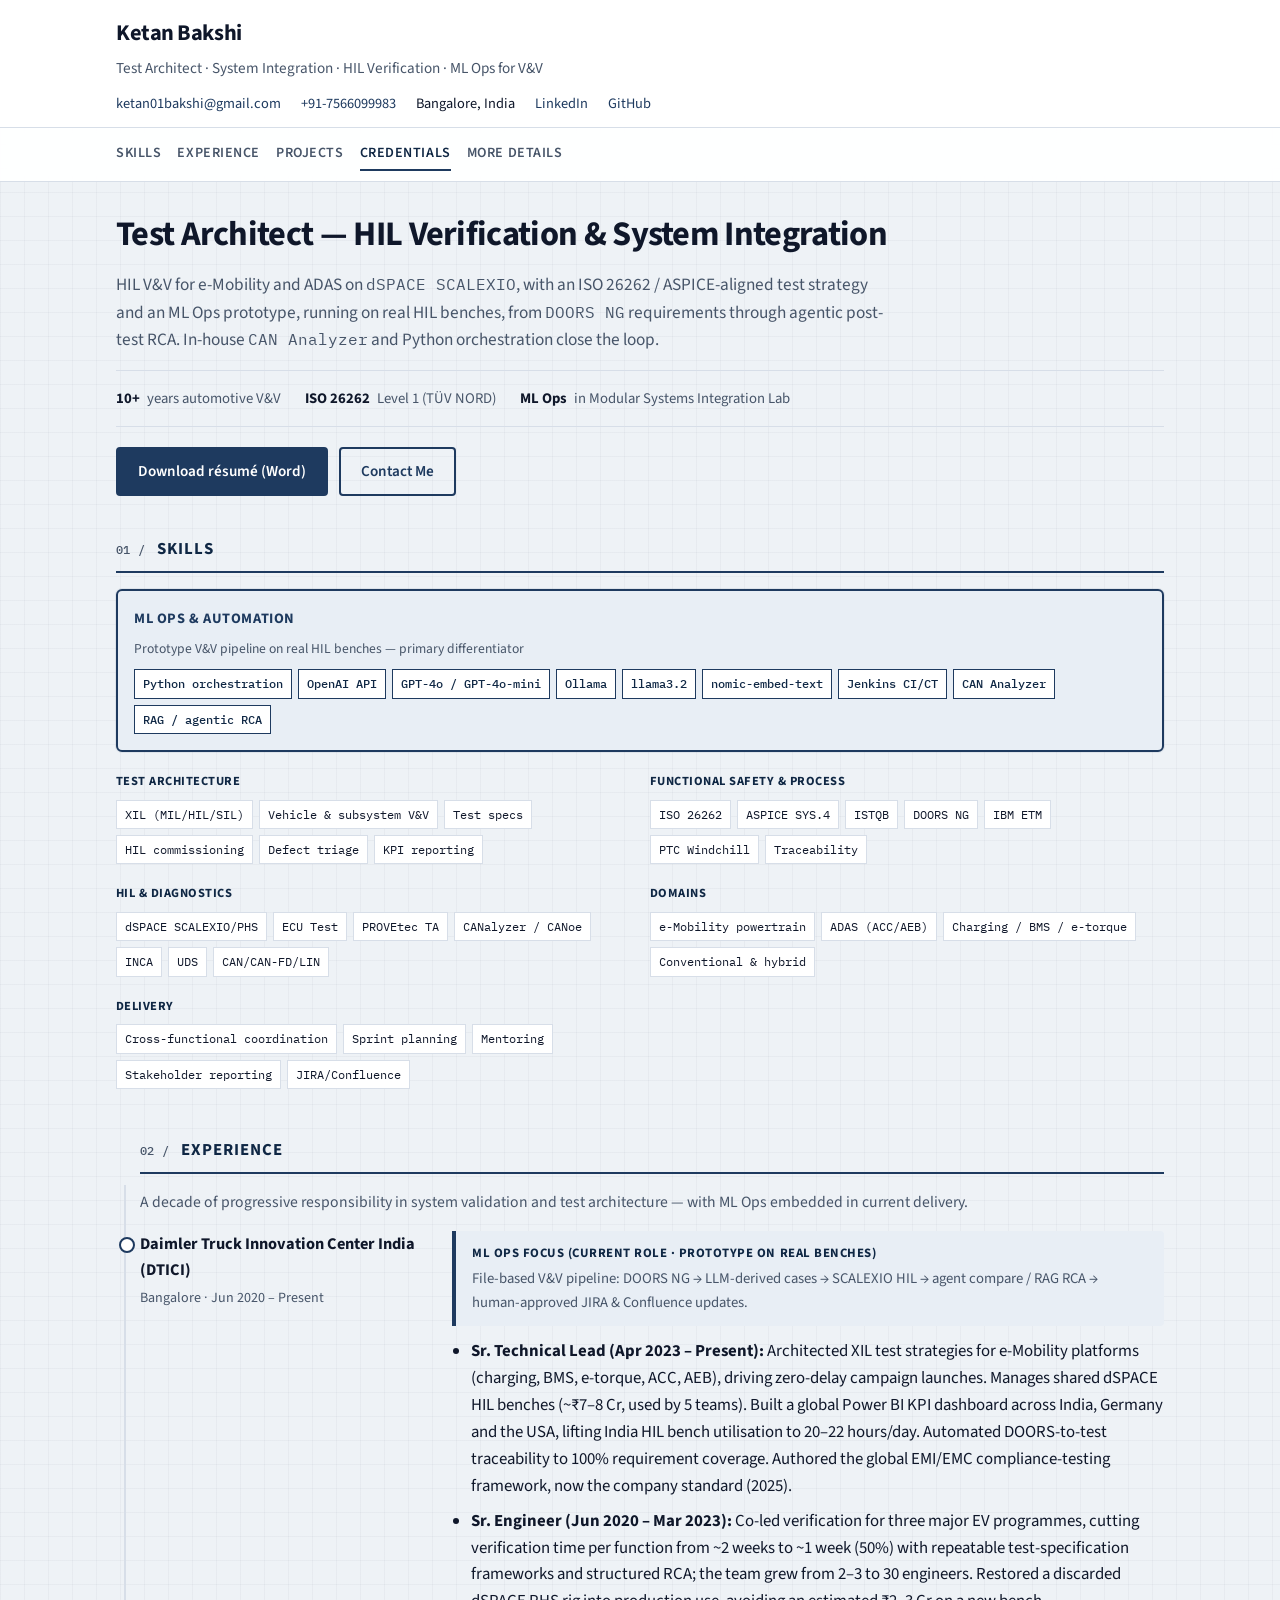
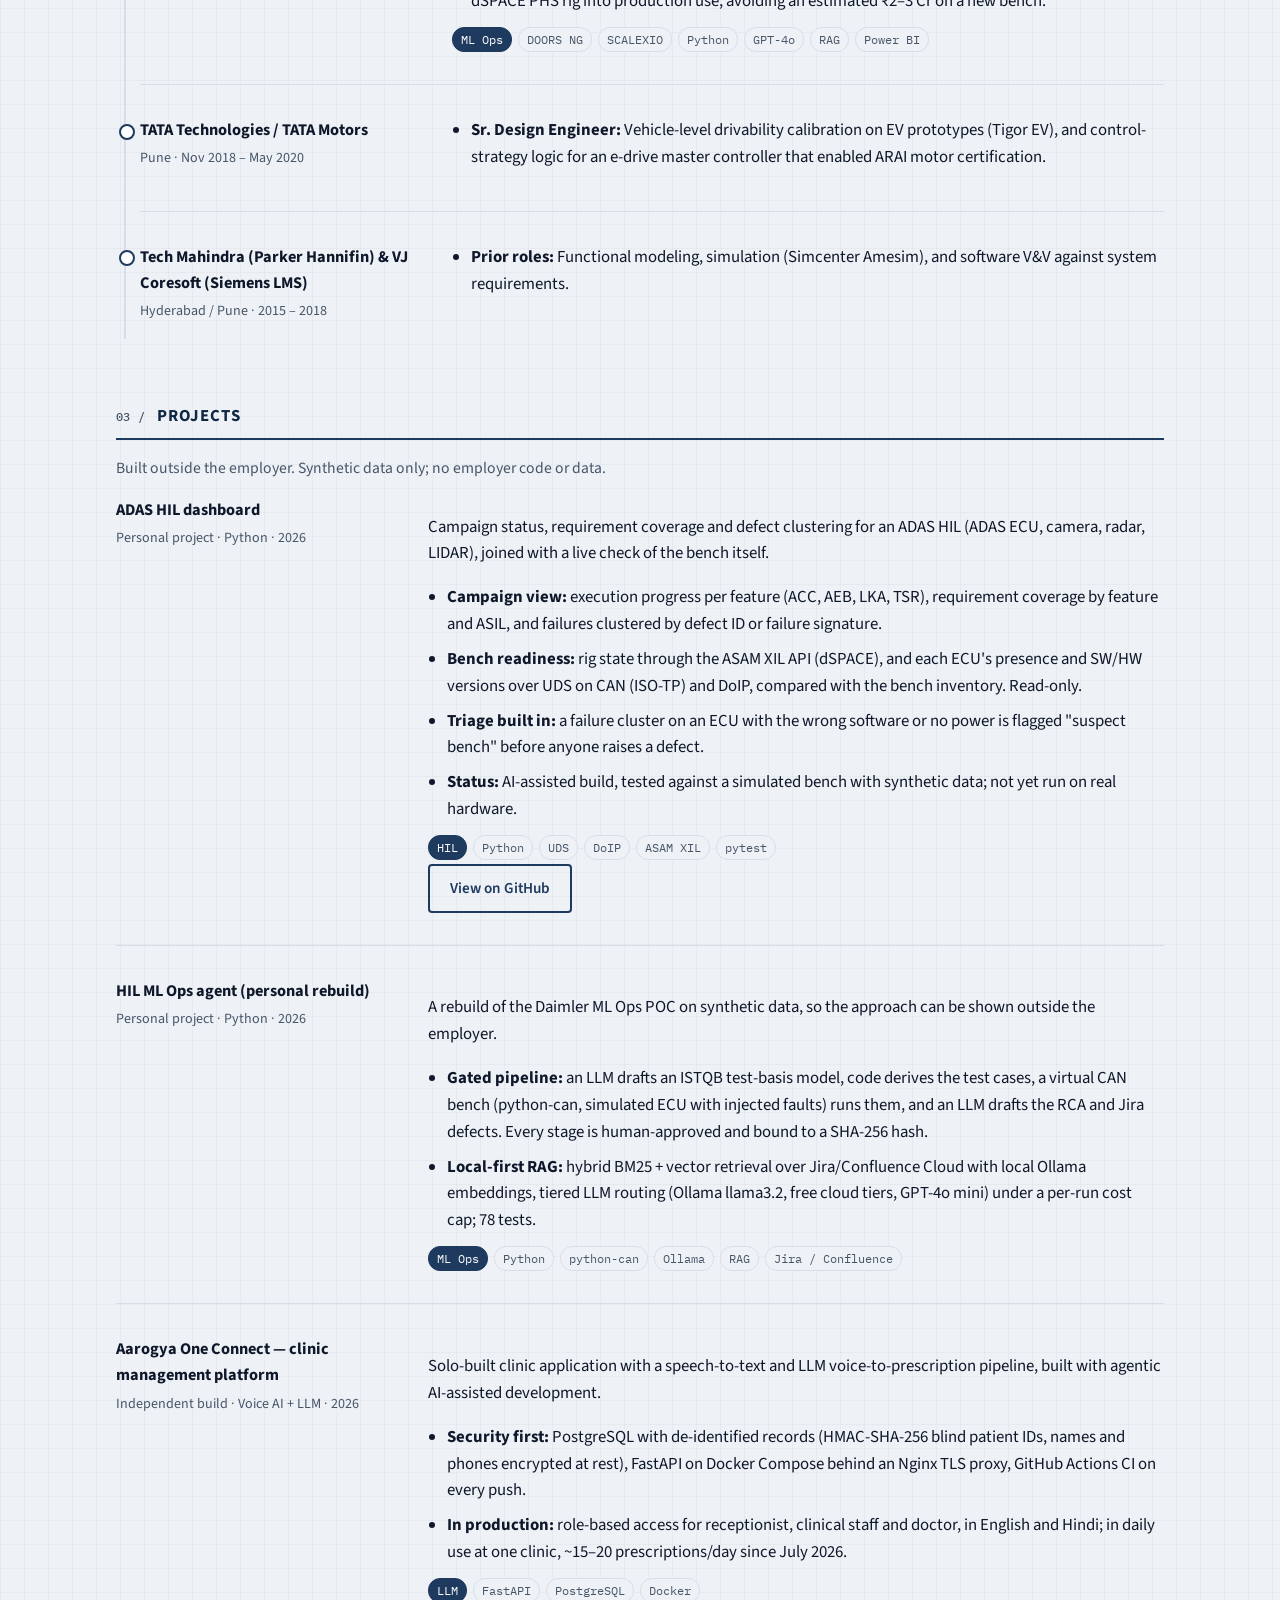
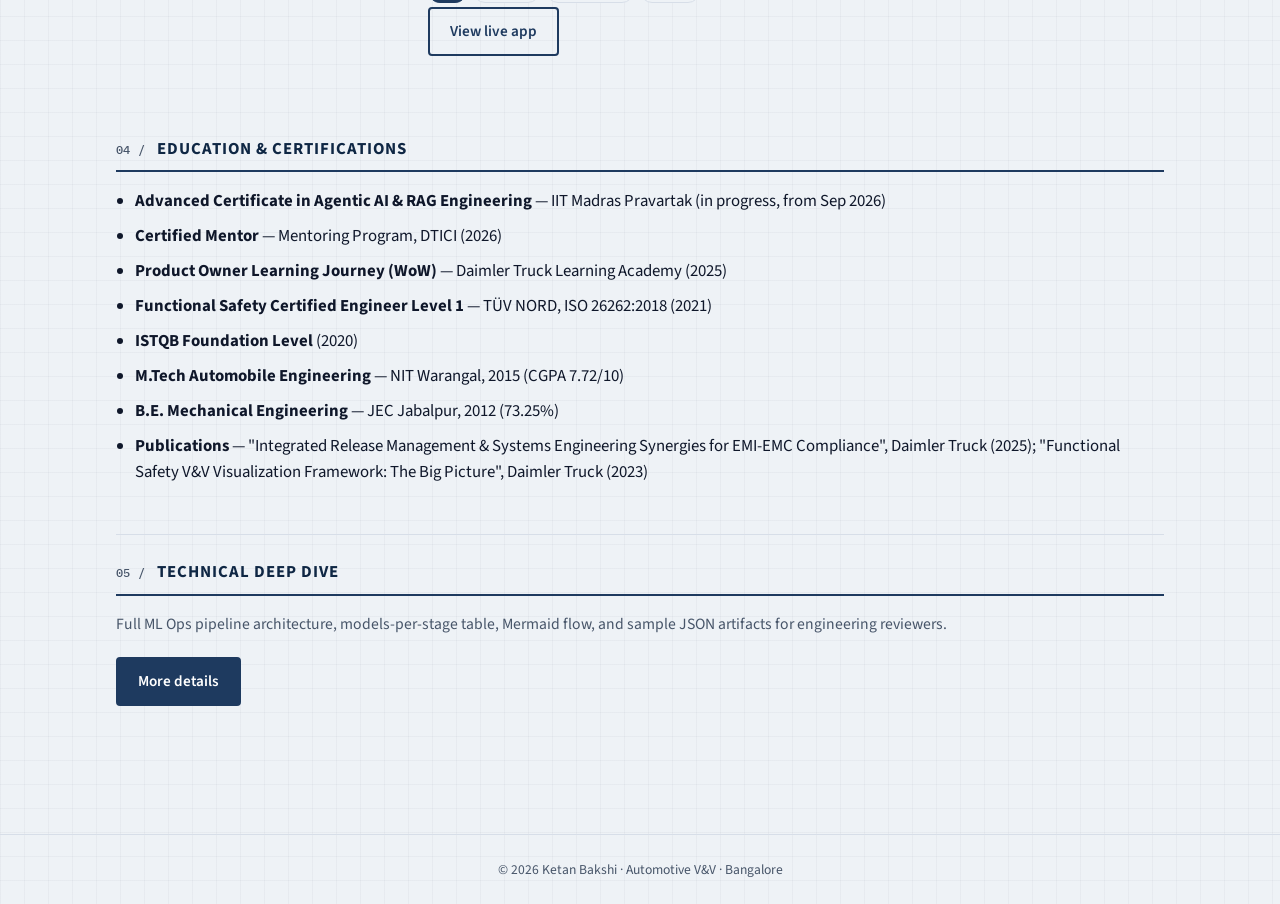
==== index.html @ 1433c226 "Publish site 2026-10-02" ====
<!DOCTYPE html>
<html lang="en">
<head>
  <meta charset="utf-8" />
  <meta name="viewport" content="width=device-width, initial-scale=1" />
  <title>Ketan Bakshi — Test Architect | HIL &amp; ML Ops for V&amp;V</title>
  <meta name="description" content="Ketan Bakshi: Automotive Test Architect — HIL verification, ISO 26262, ASPICE, and ML Ops for e-Mobility and ADAS V&amp;V." />
  <meta name="robots" content="index, follow" />
  <meta property="og:title" content="Ketan Bakshi — Test Architect | HIL &amp; ML Ops for V&amp;V" />
  <meta property="og:description" content="10+ years in automotive V&amp;V — HIL, functional safety, and an ML Ops prototype on real HIL benches for e-Mobility and ADAS." />
  <meta property="og:type" content="website" />
  <meta property="og:image" content="/favicon.svg" />
  <meta name="twitter:card" content="summary" />
  <link rel="icon" href="/favicon.svg" type="image/svg+xml" />
  <link rel="preconnect" href="https://fonts.googleapis.com" />
  <link rel="preconnect" href="https://fonts.gstatic.com" crossorigin />
  <link href="https://fonts.googleapis.com/css2?family=IBM+Plex+Mono:wght@400;500&amp;family=Source+Sans+3:wght@400;600;700&amp;display=swap" rel="stylesheet" />
  <link rel="stylesheet" href="/styles.css" />
</head>
<body class="page-home">
  <header class="site">
    <div class="wrap">
      <span class="brand">Ketan Bakshi</span>
      <p class="tagline">Test Architect · System Integration · HIL Verification · ML Ops for V&amp;V</p>
      <div class="contact-row">
        <a href="mailto:ketan01bakshi@gmail.com">ketan01bakshi@gmail.com</a>
        <a href="tel:+917566099983">+91-7566099983</a>
        <span>Bangalore, India</span>
        <a href="https://linkedin.com/in/ketan-bakshi-b9380950" rel="noopener">LinkedIn</a>
        <a href="https://github.com/ketan01bakshi-dev" rel="noopener">GitHub</a>
      </div>
    </div>
  </header>

  <nav class="page-nav" aria-label="On this page">
    <div class="wrap nav-inner">
      <a href="#skills">Skills</a>
      <a href="#experience">Experience</a>
      <a href="#projects">Projects</a>
      <a href="#credentials">Credentials</a>
      <a href="#details">More details</a>
    </div>
  </nav>

  <main class="wrap">
    <section class="hero">
      <h1>Test Architect — HIL Verification &amp; System Integration</h1>
      <p class="lede">
        HIL V&amp;V for e-Mobility and ADAS on <span class="mono">dSPACE SCALEXIO</span>, with an
        ISO 26262 / ASPICE-aligned test strategy and an ML Ops prototype, running on real HIL benches, from
        <span class="mono">DOORS NG</span> requirements through agentic post-test RCA.
        In-house <span class="mono">CAN Analyzer</span> and Python orchestration close the loop.
      </p>
      <ul class="metrics" aria-label="Highlights">
        <li><strong>10+</strong> years automotive V&amp;V</li>
        <li><strong>ISO 26262</strong> Level 1 (TÜV NORD)</li>
        <li><strong>ML Ops</strong> in Modular Systems Integration Lab</li>
      </ul>
      <a class="btn" href="/assets/resume.docx" download="Ketan_Bakshi_Resume.docx">Download résumé (Word)</a>
      <a class="btn btn-secondary" href="mailto:ketan01bakshi@gmail.com">Contact Me</a>
    </section>

    <section id="skills">
      <h2><span class="sec-num">01 /</span> <span class="sec-title">Skills</span></h2>
      <div class="skills-grid skills-grid-home">
        <div class="skill-group skill-group-featured">
          <strong>ML Ops &amp; automation</strong>
          <p class="skill-featured-note">Prototype V&amp;V pipeline on real HIL benches — primary differentiator</p>
          <ul class="skill-tags">
            <li>Python orchestration</li>
            <li>OpenAI API</li>
            <li>GPT-4o / GPT-4o-mini</li>
            <li>Ollama</li>
            <li>llama3.2</li>
            <li>nomic-embed-text</li>
            <li>Jenkins CI/CT</li>
            <li>CAN Analyzer</li>
            <li>RAG / agentic RCA</li>
          </ul>
        </div>
        <div class="skill-group">
          <strong>Test architecture</strong>
          <ul class="skill-tags">
            <li>XIL (MIL/HIL/SIL)</li>
            <li>Vehicle &amp; subsystem V&amp;V</li>
            <li>Test specs</li>
            <li>HIL commissioning</li>
            <li>Defect triage</li>
            <li>KPI reporting</li>
          </ul>
        </div>
        <div class="skill-group">
          <strong>Functional safety &amp; process</strong>
          <ul class="skill-tags">
            <li>ISO 26262</li>
            <li>ASPICE SYS.4</li>
            <li>ISTQB</li>
            <li>DOORS NG</li>
            <li>IBM ETM</li>
            <li>PTC Windchill</li>
            <li>Traceability</li>
          </ul>
        </div>
        <div class="skill-group">
          <strong>HIL &amp; diagnostics</strong>
          <ul class="skill-tags">
            <li>dSPACE SCALEXIO/PHS</li>
            <li>ECU Test</li>
            <li>PROVEtec TA</li>
            <li>CANalyzer / CANoe</li>
            <li>INCA</li>
            <li>UDS</li>
            <li>CAN/CAN-FD/LIN</li>
          </ul>
        </div>
        <div class="skill-group">
          <strong>Domains</strong>
          <ul class="skill-tags">
            <li>e-Mobility powertrain</li>
            <li>ADAS (ACC/AEB)</li>
            <li>Charging / BMS / e-torque</li>
            <li>Conventional &amp; hybrid</li>
          </ul>
        </div>
        <div class="skill-group">
          <strong>Delivery</strong>
          <ul class="skill-tags">
            <li>Cross-functional coordination</li>
            <li>Sprint planning</li>
            <li>Mentoring</li>
            <li>Stakeholder reporting</li>
            <li>JIRA/Confluence</li>
          </ul>
        </div>
      </div>
    </section>

    <section id="experience">
      <h2><span class="sec-num">02 /</span> <span class="sec-title">Experience</span></h2>
      <p class="section-lead">A decade of progressive responsibility in system validation and test architecture — with ML Ops embedded in current delivery.</p>

      <article class="timeline-item">
        <div class="timeline-head">
          <h3>Daimler Truck Innovation Center India (DTICI)</h3>
          <p class="timeline-meta">Bangalore · Jun 2020 – Present</p>
        </div>
        <div class="timeline-body">
          <div class="mlops-callout">
            <strong>ML Ops focus (current role · prototype on real benches)</strong>
            File-based V&amp;V pipeline: DOORS NG → LLM-derived cases → SCALEXIO HIL → agent compare / RAG RCA → human-approved JIRA &amp; Confluence updates.
          </div>
          <ul class="compact">
            <li><strong>Sr. Technical Lead (Apr 2023 – Present):</strong> Architected XIL test strategies for e-Mobility platforms (charging, BMS, e-torque, ACC, AEB), driving zero-delay campaign launches. Manages shared dSPACE HIL benches (~₹7–8 Cr, used by 5 teams). Built a global Power BI KPI dashboard across India, Germany and the USA, lifting India HIL bench utilisation to 20–22 hours/day. Automated DOORS-to-test traceability to 100% requirement coverage. Authored the global EMI/EMC compliance-testing framework, now the company standard (2025).</li>
            <li><strong>Sr. Engineer (Jun 2020 – Mar 2023):</strong> Co-led verification for three major EV programmes, cutting verification time per function from ~2 weeks to ~1 week (50%) with repeatable test-specification frameworks and structured RCA; the team grew from 2–3 to 30 engineers. Restored a discarded dSPACE PHS rig into production use, avoiding an estimated ₹2–3 Cr on a new bench.</li>
          </ul>
          <div class="exp-badges">
            <span class="badge badge-accent">ML Ops</span>
            <span class="badge">DOORS NG</span>
            <span class="badge">SCALEXIO</span>
            <span class="badge">Python</span>
            <span class="badge">GPT-4o</span>
            <span class="badge">RAG</span>
            <span class="badge">Power BI</span>
          </div>
        </div>
      </article>

      <article class="timeline-item">
        <div class="timeline-head">
          <h3>TATA Technologies / TATA Motors</h3>
          <p class="timeline-meta">Pune · Nov 2018 – May 2020</p>
        </div>
        <div class="timeline-body">
          <ul class="compact">
            <li><strong>Sr. Design Engineer:</strong> Vehicle-level drivability calibration on EV prototypes (Tigor EV), and control-strategy logic for an e-drive master controller that enabled ARAI motor certification.</li>
          </ul>
        </div>
      </article>

      <article class="timeline-item">
        <div class="timeline-head">
          <h3>Tech Mahindra (Parker Hannifin) &amp; VJ Coresoft (Siemens LMS)</h3>
          <p class="timeline-meta">Hyderabad / Pune · 2015 – 2018</p>
        </div>
        <div class="timeline-body">
          <ul class="compact">
            <li><strong>Prior roles:</strong> Functional modeling, simulation (Simcenter Amesim), and software V&amp;V against system requirements.</li>
          </ul>
        </div>
      </article>
    </section>

    <section id="projects">
      <h2><span class="sec-num">03 /</span> <span class="sec-title">Projects</span></h2>
      <p class="section-lead">Built outside the employer. Synthetic data only; no employer code or data.</p>

      <article class="timeline-item">
        <div class="timeline-head">
          <h3>ADAS HIL dashboard</h3>
          <p class="timeline-meta">Personal project · Python · 2026</p>
        </div>
        <div class="timeline-body">
          <p>Campaign status, requirement coverage and defect clustering for an ADAS HIL (ADAS ECU, camera, radar, LIDAR), joined with a live check of the bench itself.</p>
          <ul class="compact">
            <li><strong>Campaign view:</strong> execution progress per feature (ACC, AEB, LKA, TSR), requirement coverage by feature and ASIL, and failures clustered by defect ID or failure signature.</li>
            <li><strong>Bench readiness:</strong> rig state through the ASAM XIL API (dSPACE), and each ECU's presence and SW/HW versions over UDS on CAN (ISO-TP) and DoIP, compared with the bench inventory. Read-only.</li>
            <li><strong>Triage built in:</strong> a failure cluster on an ECU with the wrong software or no power is flagged "suspect bench" before anyone raises a defect.</li>
            <li><strong>Status:</strong> AI-assisted build, tested against a simulated bench with synthetic data; not yet run on real hardware.</li>
          </ul>
          <div class="exp-badges">
            <span class="badge badge-accent">HIL</span>
            <span class="badge">Python</span>
            <span class="badge">UDS</span>
            <span class="badge">DoIP</span>
            <span class="badge">ASAM XIL</span>
            <span class="badge">pytest</span>
          </div>
          <a class="btn btn-secondary" href="https://github.com/ketan01bakshi-dev/adas-hil-status" rel="noopener">View on GitHub</a>
        </div>
      </article>

      <article class="timeline-item">
        <div class="timeline-head">
          <h3>HIL ML Ops agent (personal rebuild)</h3>
          <p class="timeline-meta">Personal project · Python · 2026</p>
        </div>
        <div class="timeline-body">
          <p>A rebuild of the Daimler ML Ops POC on synthetic data, so the approach can be shown outside the employer.</p>
          <ul class="compact">
            <li><strong>Gated pipeline:</strong> an LLM drafts an ISTQB test-basis model, code derives the test cases, a virtual CAN bench (python-can, simulated ECU with injected faults) runs them, and an LLM drafts the RCA and Jira defects. Every stage is human-approved and bound to a SHA-256 hash.</li>
            <li><strong>Local-first RAG:</strong> hybrid BM25 + vector retrieval over Jira/Confluence Cloud with local Ollama embeddings, tiered LLM routing (Ollama llama3.2, free cloud tiers, GPT-4o mini) under a per-run cost cap; 78 tests.</li>
          </ul>
          <div class="exp-badges">
            <span class="badge badge-accent">ML Ops</span>
            <span class="badge">Python</span>
            <span class="badge">python-can</span>
            <span class="badge">Ollama</span>
            <span class="badge">RAG</span>
            <span class="badge">Jira / Confluence</span>
          </div>
        </div>
      </article>

      <article class="timeline-item">
        <div class="timeline-head">
          <h3>Aarogya One Connect — clinic management platform</h3>
          <p class="timeline-meta">Independent build · Voice AI + LLM · 2026</p>
        </div>
        <div class="timeline-body">
          <p>Solo-built clinic application with a speech-to-text and LLM voice-to-prescription pipeline, built with agentic AI-assisted development.</p>
          <ul class="compact">
            <li><strong>Security first:</strong> PostgreSQL with de-identified records (HMAC-SHA-256 blind patient IDs, names and phones encrypted at rest), FastAPI on Docker Compose behind an Nginx TLS proxy, GitHub Actions CI on every push.</li>
            <li><strong>In production:</strong> role-based access for receptionist, clinical staff and doctor, in English and Hindi; in daily use at one clinic, ~15–20 prescriptions/day since July 2026.</li>
          </ul>
          <div class="exp-badges">
            <span class="badge badge-accent">LLM</span>
            <span class="badge">FastAPI</span>
            <span class="badge">PostgreSQL</span>
            <span class="badge">Docker</span>
          </div>
          <a class="btn btn-secondary" href="https://app.aarogyaoneconnect.in/today" rel="noopener">View live app</a>
        </div>
      </article>
    </section>

    <section id="credentials">
      <h2><span class="sec-num">04 /</span> <span class="sec-title">Education &amp; certifications</span></h2>
      <ul class="compact">
        <li><strong>Advanced Certificate in Agentic AI &amp; RAG Engineering</strong> — IIT Madras Pravartak (in progress, from Sep 2026)</li>
        <li><strong>Certified Mentor</strong> — Mentoring Program, DTICI (2026)</li>
        <li><strong>Product Owner Learning Journey (WoW)</strong> — Daimler Truck Learning Academy (2025)</li>
        <li><strong>Functional Safety Certified Engineer Level 1</strong> — TÜV NORD, ISO 26262:2018 (2021)</li>
        <li><strong>ISTQB Foundation Level</strong> (2020)</li>
        <li><strong>M.Tech Automobile Engineering</strong> — NIT Warangal, 2015 (CGPA 7.72/10)</li>
        <li><strong>B.E. Mechanical Engineering</strong> — JEC Jabalpur, 2012 (73.25%)</li>
        <li><strong>Publications</strong> — "Integrated Release Management &amp; Systems Engineering Synergies for EMI-EMC Compliance", Daimler Truck (2025); "Functional Safety V&amp;V Visualization Framework: The Big Picture", Daimler Truck (2023)</li>
      </ul>
    </section>

    <section id="details" class="details-cta">
      <h2><span class="sec-num">05 /</span> <span class="sec-title">Technical deep dive</span></h2>
      <p class="section-lead">
        Full ML Ops pipeline architecture, models-per-stage table, Mermaid flow, and sample JSON artifacts for engineering reviewers.
      </p>
      <a class="btn" href="/r/-h8_z421AC2EEK_5BT3A7YVWMB1RU61z/">More details</a>
    </section>
  </main>

  <footer class="site">
    <div class="wrap">&copy; 2026 Ketan Bakshi · Automotive V&amp;V · Bangalore</div>
  </footer>
  <script src="/site.js" defer></script>
</body>
</html>
---- styles.css ----
:root {
  --ink: #0f172a;
  --muted: #475569;
  --accent: #1e3a5f;
  --accent-dark: #0f2744;
  --paper: #eef2f6;
  --card: #ffffff;
  --line: #d7dee8;
  --highlight: #e8eef5;
  --max: 68rem;
  --space: 8px;
  --mono: "IBM Plex Mono", ui-monospace, "Cascadia Code", Consolas, monospace;
  --sans: "Source Sans 3", "Segoe UI", system-ui, sans-serif;
  --rt-api: #1d4ed8;
  --rt-ollama: #0f766e;
  --rt-rule: #64748b;
  --rt-hil: #b45309;
}

* {
  box-sizing: border-box;
}

html {
  scroll-behavior: smooth;
}

body {
  margin: 0;
  color: var(--ink);
  background-color: var(--paper);
  background-image:
    linear-gradient(rgba(15, 39, 68, 0.035) 1px, transparent 1px),
    linear-gradient(90deg, rgba(15, 39, 68, 0.035) 1px, transparent 1px);
  background-size: 24px 24px;
  font-family: var(--sans);
  line-height: 1.6;
  font-size: 1.05rem;
}

a {
  color: var(--accent);
}

a:hover {
  color: var(--accent-dark);
}

:focus-visible {
  outline: 2px solid var(--accent);
  outline-offset: 3px;
}

.mono,
code {
  font-family: var(--mono);
  font-size: 0.9em;
}

.wrap {
  max-width: var(--max);
  margin: 0 auto;
  padding: 0 calc(var(--space) * 2.5) calc(var(--space) * 6);
}

header.site {
  border-bottom: 1px solid var(--line);
  background: var(--card);
  padding: calc(var(--space) * 2) 0 calc(var(--space) * 1.5);
}

header.site .wrap {
  padding-bottom: 0;
  margin-bottom: 0;
}

.brand {
  font-size: 1.4rem;
  font-weight: 700;
  color: var(--ink);
  letter-spacing: -0.02em;
}

.tagline {
  color: var(--muted);
  margin: calc(var(--space) * 0.5) 0 0;
  font-size: 0.95rem;
}

.contact-row {
  display: flex;
  flex-wrap: wrap;
  gap: calc(var(--space) * 1.5) calc(var(--space) * 2.5);
  margin-top: calc(var(--space) * 1.5);
  font-size: 0.9rem;
}

.contact-row a {
  text-decoration: none;
}

.page-nav {
  position: sticky;
  top: 0;
  z-index: 20;
  background: rgba(255, 255, 255, 0.94);
  border-bottom: 1px solid var(--line);
  backdrop-filter: blur(8px);
}

.nav-inner {
  display: flex;
  gap: calc(var(--space) * 0.5) calc(var(--space) * 2);
  overflow-x: auto;
  padding: calc(var(--space) * 1.25) calc(var(--space) * 2.5);
  margin: 0 auto;
  white-space: nowrap;
  -webkit-overflow-scrolling: touch;
}

.page-nav a {
  text-decoration: none;
  font-size: 0.88rem;
  font-weight: 600;
  color: var(--muted);
  text-transform: uppercase;
  letter-spacing: 0.04em;
  padding: calc(var(--space) * 0.5) 0;
  border-bottom: 2px solid transparent;
}

.page-nav a:hover {
  color: var(--accent);
}

.page-nav a.is-active {
  color: var(--accent-dark);
  border-bottom-color: var(--accent);
}

.hero {
  margin: calc(var(--space) * 4) 0 calc(var(--space) * 5);
}

.hero h1 {
  font-size: clamp(1.55rem, 3.5vw, 2.15rem);
  line-height: 1.2;
  margin: 0 0 calc(var(--space) * 2);
  letter-spacing: -0.02em;
}

.hero .lede {
  font-size: 1.08rem;
  color: var(--muted);
  margin: 0 0 calc(var(--space) * 2);
  max-width: 48rem;
}

.metrics {
  list-style: none;
  display: flex;
  flex-wrap: wrap;
  gap: calc(var(--space) * 1.25) calc(var(--space) * 3);
  margin: 0 0 calc(var(--space) * 2);
  border-top: 1px solid var(--line);
  border-bottom: 1px solid var(--line);
  padding: calc(var(--space) * 2) 0;
}

.metrics li {
  font-size: 0.92rem;
  color: var(--muted);
}

.metrics strong {
  color: var(--ink);
  font-weight: 700;
  margin-right: 0.25rem;
}

section {
  margin-bottom: calc(var(--space) * 6);
  scroll-margin-top: calc(var(--space) * 8);
}

section h2 {
  font-size: 1.05rem;
  letter-spacing: 0.04em;
  color: var(--accent-dark);
  border-bottom: 2px solid var(--accent);
  padding-bottom: calc(var(--space) * 1);
  margin: 0 0 calc(var(--space) * 2);
  display: flex;
  align-items: baseline;
  gap: calc(var(--space) * 1.5);
}

.sec-num {
  font-family: var(--mono);
  font-size: 0.78rem;
  font-weight: 500;
  color: var(--muted);
  text-transform: none;
  letter-spacing: 0.02em;
  flex-shrink: 0;
}

.sec-title {
  text-transform: uppercase;
  letter-spacing: 0.06em;
}

section h3 {
  font-size: 1.05rem;
  margin: calc(var(--space) * 3) 0 calc(var(--space) * 1.5);
  color: var(--ink);
}

.section-lead {
  color: var(--muted);
  margin: 0 0 calc(var(--space) * 2);
  font-size: 0.98rem;
}

#pipeline {
  position: relative;
  padding-left: calc(var(--space) * 2);
  border-left: 4px solid var(--accent);
}

.pipeline-strip {
  list-style: none;
  display: grid;
  grid-template-columns: 1fr;
  gap: calc(var(--space) * 1.25);
  margin: 0 0 calc(var(--space) * 2);
  padding: 0;
}

@media (min-width: 720px) {
  .pipeline-strip {
    grid-template-columns: repeat(5, minmax(0, 1fr));
    gap: 0;
    align-items: stretch;
  }

  .pipeline-strip li {
    position: relative;
  }

  .pipeline-strip li:not(:last-child)::after {
    content: "";
    position: absolute;
    top: 50%;
    right: -1px;
    width: 12px;
    height: 12px;
    border-top: 2px solid var(--accent);
    border-right: 2px solid var(--accent);
    transform: translateY(-50%) rotate(45deg);
    z-index: 1;
    background: transparent;
  }

  .pipeline-strip li:not(:last-child) {
    margin-right: 10px;
    padding-right: 14px;
  }
}

.pipeline-strip button.stage-btn {
  width: 100%;
  height: 100%;
  text-align: left;
  background: var(--card);
  border: 1px solid var(--line);
  border-top: 3px solid var(--accent);
  padding: calc(var(--space) * 2) calc(var(--space) * 1.5);
  display: flex;
  flex-direction: column;
  gap: calc(var(--space) * 0.5);
  cursor: pointer;
  font: inherit;
  color: inherit;
  min-height: 100%;
}

.pipeline-strip button.stage-btn:hover {
  border-color: var(--accent);
  background: var(--highlight);
}

.pipeline-strip button.stage-btn.is-active {
  background: var(--highlight);
  border-color: var(--accent);
  box-shadow: inset 0 0 0 1px var(--accent);
}

.pipeline-strip button.stage-btn.is-active .step-label {
  color: var(--accent-dark);
}

.step-num {
  font-family: var(--mono);
  font-size: 0.75rem;
  color: var(--accent);
  font-weight: 500;
}

.step-label {
  font-weight: 700;
  font-size: 0.95rem;
}

.step-desc {
  font-size: 0.82rem;
  color: var(--muted);
}

.ops-chips {
  list-style: none;
  display: flex;
  flex-wrap: wrap;
  gap: var(--space);
  margin: 0 0 calc(var(--space) * 3);
  padding: 0;
}

.ops-chips li {
  font-family: var(--mono);
  font-size: 0.75rem;
  background: var(--highlight);
  border: 1px solid var(--line);
  padding: calc(var(--space) * 0.75) calc(var(--space) * 1.25);
  color: var(--accent-dark);
}

.runtime-legend {
  list-style: none;
  display: flex;
  flex-wrap: wrap;
  gap: calc(var(--space) * 1.5) calc(var(--space) * 2.5);
  margin: 0 0 calc(var(--space) * 2);
  padding: calc(var(--space) * 1.5) 0;
  font-family: var(--mono);
  font-size: 0.78rem;
  color: var(--muted);
}

.runtime-legend li {
  display: inline-flex;
  align-items: center;
  gap: calc(var(--space) * 0.75);
}

.dot {
  width: 8px;
  height: 8px;
  border-radius: 50%;
  flex-shrink: 0;
}

.dot-api { background: var(--rt-api); }
.dot-ollama { background: var(--rt-ollama); }
.dot-rule { background: var(--rt-rule); }
.dot-hil { background: var(--rt-hil); }

.table-filter-hint {
  font-size: 0.85rem;
  color: var(--muted);
  margin: 0 0 var(--space);
  min-height: 1.3em;
}

.table-filter-hint:empty {
  display: none;
}

.table-wrap {
  overflow: auto;
  max-height: min(70vh, 36rem);
  margin: 0 0 calc(var(--space) * 2);
  border: 1px solid var(--line);
  background: var(--card);
}

table.data {
  width: 100%;
  border-collapse: collapse;
  font-size: 0.82rem;
  margin: 0;
}

@media (min-width: 720px) {
  table.data {
    font-size: 0.95rem;
  }

  table.data td.mono {
    font-size: 0.88rem;
  }
}

table.data th,
table.data td {
  border-bottom: 1px solid var(--line);
  padding: calc(var(--space) * 1.25) calc(var(--space) * 1.5);
  text-align: left;
  vertical-align: top;
}

table.data th {
  position: sticky;
  top: 0;
  z-index: 2;
  background: var(--highlight);
  font-weight: 600;
  font-size: 0.78rem;
  text-transform: uppercase;
  letter-spacing: 0.03em;
  box-shadow: 0 1px 0 var(--line);
}

table.data tr:last-child td {
  border-bottom: none;
}

table.data tr.is-dimmed {
  opacity: 0.28;
}

table.data tr.is-focus td {
  background: rgba(30, 58, 95, 0.06);
}

table.data td.mono {
  font-size: 0.78rem;
}

.rt-cell {
  display: inline-flex;
  align-items: center;
  gap: calc(var(--space) * 0.75);
}

.flow-details {
  margin: 0 0 calc(var(--space) * 3);
  border: 1px solid var(--line);
  background: var(--card);
  padding: 0 calc(var(--space) * 2);
}

.flow-details summary {
  cursor: pointer;
  font-weight: 600;
  padding: calc(var(--space) * 2) 0;
  color: var(--accent-dark);
  list-style-position: outside;
}

.flow-details[open] summary {
  border-bottom: 1px solid var(--line);
  margin-bottom: calc(var(--space) * 1.5);
}

.pipeline-steps {
  background: var(--card);
  color: var(--ink);
  border: 1px solid var(--line);
  border-left: 3px solid var(--accent);
  border-radius: 0;
  padding: calc(var(--space) * 2) calc(var(--space) * 2.5);
  font-size: 0.92rem;
  font-family: var(--mono);
}

.pipeline-steps ol {
  margin: 0;
  padding-left: 1.2rem;
}

.pipeline-steps li {
  margin-bottom: calc(var(--space) * 1);
}

.pipeline-steps code {
  color: var(--accent);
  font-size: 0.9em;
  background: var(--highlight);
  padding: 0.1em 0.35em;
}

.comp-list {
  display: grid;
  gap: 0;
}

.comp-block {
  padding: calc(var(--space) * 2.5) 0;
  border-bottom: 1px solid var(--line);
}

.comp-block:first-child {
  border-top: 1px solid var(--line);
}

.comp-block h3 {
  margin: 0 0 calc(var(--space) * 1);
  font-size: 1rem;
  color: var(--accent-dark);
}

.comp-block ul {
  margin: 0;
  padding-left: 1.15rem;
  color: var(--muted);
  font-size: 0.95rem;
}

.comp-block li {
  margin-bottom: calc(var(--space) * 0.75);
}

ul.compact,
ol.compact {
  margin: calc(var(--space) * 1) 0;
  padding-left: 1.2rem;
}

ul.compact li,
ol.compact li {
  margin-bottom: calc(var(--space) * 1);
}

.mermaid-wrap {
  margin: calc(var(--space) * 2) 0 calc(var(--space) * 3);
  overflow-x: auto;
  padding: calc(var(--space) * 2) 0;
  display: flex;
  justify-content: center;
}

.code-snippet-wrap {
  margin: calc(var(--space) * 2.5) 0;
  border: 1px solid var(--line);
  border-radius: 6px;
  background: var(--card);
  overflow: hidden;
}

.code-snippet-wrap summary {
  padding: calc(var(--space) * 1.5) calc(var(--space) * 2);
  cursor: pointer;
  font-weight: 600;
  color: var(--accent-dark);
  background: var(--highlight);
  user-select: none;
  font-size: 0.95rem;
}

.code-block-container {
  border-top: 1px solid var(--line);
}

.code-snippet-wrap pre {
  margin: 0;
  padding: calc(var(--space) * 2);
  background: #0f172a; /* Force dark bg for code */
  color: #e2e8f0;
  font-family: var(--mono);
  font-size: 0.85rem;
  overflow-x: auto;
}

.code-note {
  margin: 0;
  padding: calc(var(--space) * 1) calc(var(--space) * 2);
  font-size: 0.82rem;
  color: var(--muted);
  font-style: italic;
  background: var(--card);
  border-top: 1px solid var(--line);
}

#experience {
  position: relative;
  padding-left: calc(var(--space) * 3);
}

/* Projects reuse the timeline card layout, without the timeline line and dot */
#projects .timeline-item::before {
  display: none;
}

#experience::before {
  content: "";
  position: absolute;
  left: calc(var(--space) * 1);
  top: calc(var(--space) * 6); /* Push down past the h2 */
  bottom: calc(var(--space) * 2);
  width: 2px;
  background: var(--line);
}

.timeline-item {
  display: grid;
  gap: calc(var(--space) * 1);
  margin-bottom: calc(var(--space) * 4);
  padding-bottom: calc(var(--space) * 4);
  border-bottom: 1px solid var(--line);
  position: relative;
}

.timeline-item::before {
  content: "";
  position: absolute;
  left: calc(var(--space) * -2 - 5px); /* Align with the 2px line (which is at left: 1space from container edge). Timeline-item is padded by container. */
  top: 0.4rem;
  width: 12px;
  height: 12px;
  border-radius: 50%;
  background: var(--card);
  border: 2px solid var(--accent);
  z-index: 2;
}

.timeline-item:last-child {
  border-bottom: none;
}

@media (min-width: 800px) {
  .timeline-item {
    grid-template-columns: minmax(14rem, 18rem) 1fr;
    gap: calc(var(--space) * 3);
    align-items: start;
  }

  .timeline-head {
    position: sticky;
    top: calc(var(--space) * 8);
  }
}

.timeline-item h3 {
  margin: 0 0 calc(var(--space) * 0.5);
  font-size: 1.02rem;
}

.timeline-meta {
  color: var(--muted);
  font-size: 0.88rem;
  margin: 0;
}

.timeline-body ul {
  margin-top: 0;
}

.exp-badges {
  display: flex;
  flex-wrap: wrap;
  gap: calc(var(--space) * 0.75);
  margin-top: calc(var(--space) * 1.5);
}

.exp-badges .badge {
  font-family: var(--mono);
  font-size: 0.75rem;
  background: var(--paper);
  color: var(--muted);
  padding: calc(var(--space) * 0.25) calc(var(--space) * 1);
  border-radius: 12px;
  border: 1px solid var(--line);
}

.skills-grid {
  display: grid;
  gap: calc(var(--space) * 2.5);
}

@media (min-width: 640px) {
  .skills-grid {
    grid-template-columns: 1fr 1fr;
  }
}

.skill-group strong {
  display: block;
  font-size: 0.78rem;
  text-transform: uppercase;
  letter-spacing: 0.04em;
  color: var(--accent-dark);
  margin-bottom: calc(var(--space) * 1);
}

.skill-tags {
  list-style: none;
  display: flex;
  flex-wrap: wrap;
  gap: calc(var(--space) * 0.75);
  margin: 0;
  padding: 0;
}

.skill-tags li {
  font-family: var(--mono);
  font-size: 0.75rem;
  color: var(--ink);
  background: var(--card);
  border: 1px solid var(--line);
  padding: calc(var(--space) * 0.5) calc(var(--space) * 1);
}

.skill-group-featured {
  grid-column: 1 / -1;
  background: var(--highlight);
  border: 2px solid var(--accent);
  border-radius: 6px;
  padding: calc(var(--space) * 2);
  box-shadow: 0 0 0 1px rgba(30, 58, 95, 0.08);
}

.skill-group-featured strong {
  color: var(--accent);
  font-size: 0.9rem;
}

.skill-featured-note {
  margin: 0 0 calc(var(--space) * 1.25);
  font-size: 0.85rem;
  color: var(--muted);
}

.skill-group-featured .skill-tags li {
  background: var(--card);
  border-color: var(--accent);
  color: var(--accent-dark);
  font-weight: 500;
}

.mlops-callout {
  background: var(--highlight);
  border-left: 4px solid var(--accent);
  padding: calc(var(--space) * 1.5) calc(var(--space) * 2);
  margin: 0 0 calc(var(--space) * 1.5);
  font-size: 0.92rem;
  color: var(--muted);
  border-radius: 0 4px 4px 0;
}

.mlops-callout strong {
  display: block;
  color: var(--accent-dark);
  font-size: 0.8rem;
  text-transform: uppercase;
  letter-spacing: 0.04em;
  margin-bottom: calc(var(--space) * 0.5);
}

.exp-badges .badge-accent {
  background: var(--accent);
  color: #fff;
  border-color: var(--accent);
}

.hero-compact {
  margin-bottom: calc(var(--space) * 4);
}

.hero-compact .lede {
  max-width: 40rem;
}

.details-cta {
  text-align: left;
  padding: calc(var(--space) * 3) 0 calc(var(--space) * 2);
  border-top: 1px solid var(--line);
}

.page-home .btn + .btn {
  margin-left: calc(var(--space) * 1);
}

.footnote {
  font-size: 0.88rem;
  color: var(--muted);
  border-left: 3px solid var(--accent);
  padding-left: calc(var(--space) * 2);
  margin-top: calc(var(--space) * 3);
}

.btn {
  display: inline-block;
  background: var(--accent);
  color: #fff !important;
  text-decoration: none;
  padding: calc(var(--space) * 1.25) calc(var(--space) * 2.5);
  border-radius: 4px;
  font-weight: 600;
  font-size: 0.95rem;
  margin-top: calc(var(--space) * 0.5);
  border: 2px solid var(--accent);
}

.btn:hover {
  background: var(--accent-dark);
  border-color: var(--accent-dark);
}

.btn-secondary {
  background: transparent;
  color: var(--accent) !important;
}

.btn-secondary:hover {
  background: var(--highlight);
  color: var(--accent-dark) !important;
  border-color: var(--accent-dark);
}

footer.site {
  border-top: 1px solid var(--line);
  padding: calc(var(--space) * 3) 0;
  margin-top: calc(var(--space) * 2);
  font-size: 0.85rem;
  color: var(--muted);
  text-align: center;
}

footer.site .wrap {
  padding-bottom: 0;
}

.print-url {
  display: none;
}

.root-hero {
  text-align: center;
  padding: calc(var(--space) * 8) 0 calc(var(--space) * 6);
}

.root-hero h1 {
  font-size: 2rem;
  margin: 0 0 calc(var(--space) * 1);
}

.root-hero p {
  color: var(--muted);
  max-width: 28rem;
  margin: 0 auto calc(var(--space) * 3);
}

@media print {
  body {
    background: #fff;
    font-size: 11pt;
  }

  .page-nav,
  .pipeline-strip button.stage-btn,
  .btn {
    /* keep btn visible for URL context via print-url */
  }

  .page-nav {
    display: none !important;
  }

  #pipeline {
    border-left: none;
    padding-left: 0;
  }

  .table-wrap {
    max-height: none;
    overflow: visible;
  }

  table.data th {
    position: static;
  }

  .pipeline-strip button.stage-btn {
    border: 1px solid #ccc;
  }

  .print-url {
    display: block;
    margin-top: 0.5rem;
    font-family: var(--mono);
    font-size: 0.8rem;
  }

  .btn,
  .btn-secondary {
    display: none;
  }

  a[href]::after {
    content: none;
  }
}
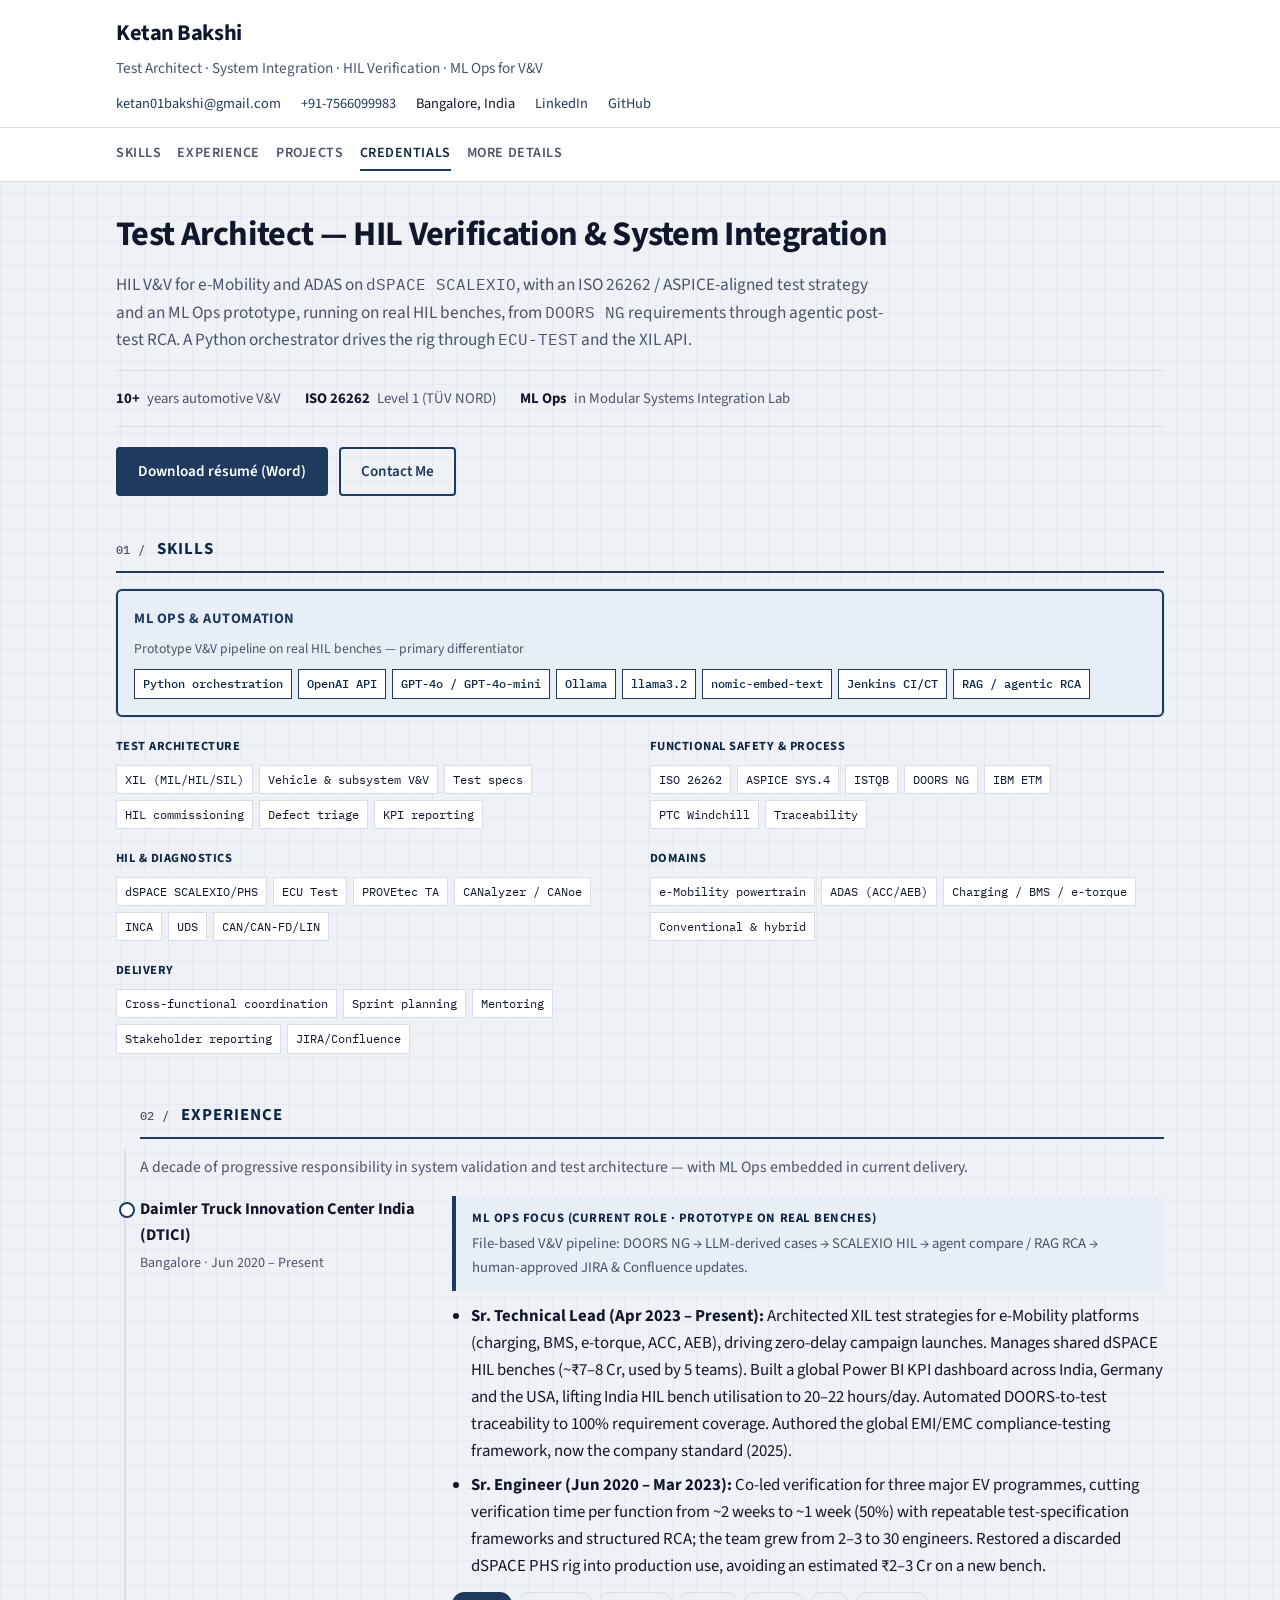
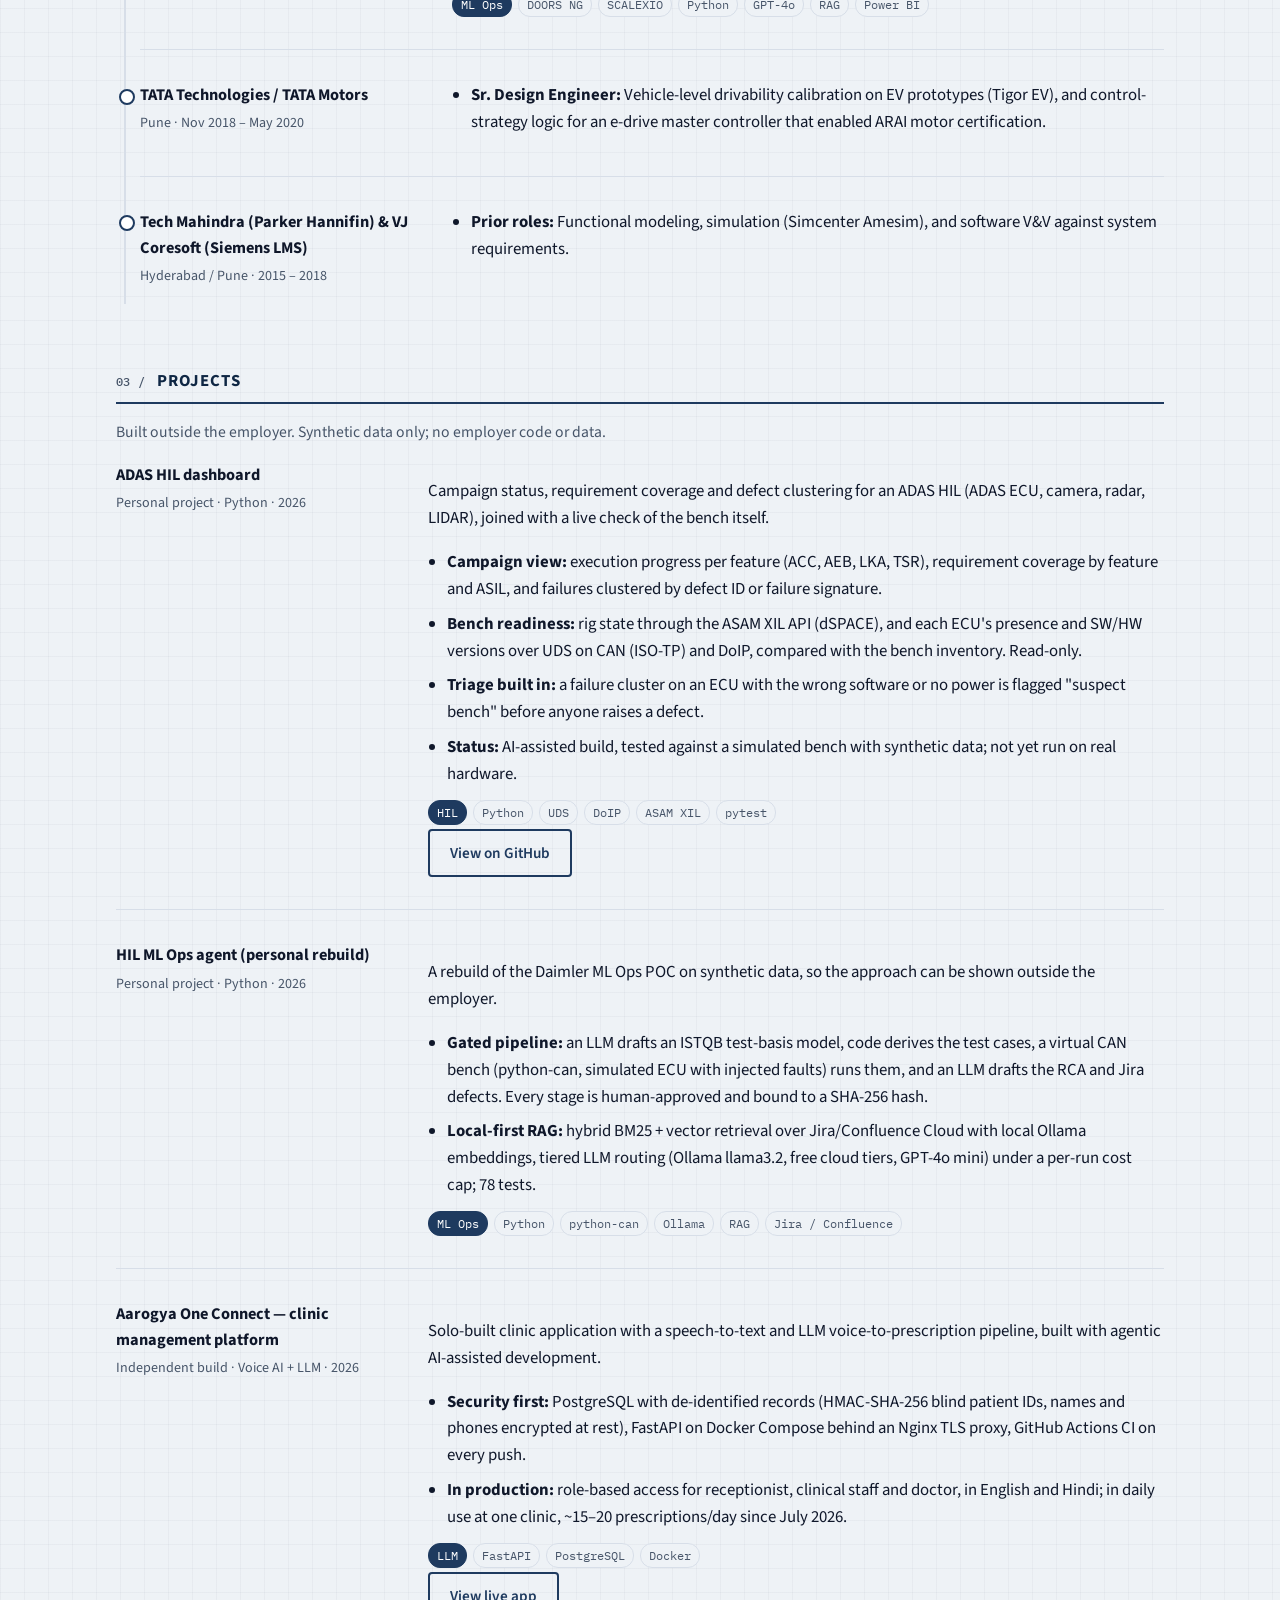
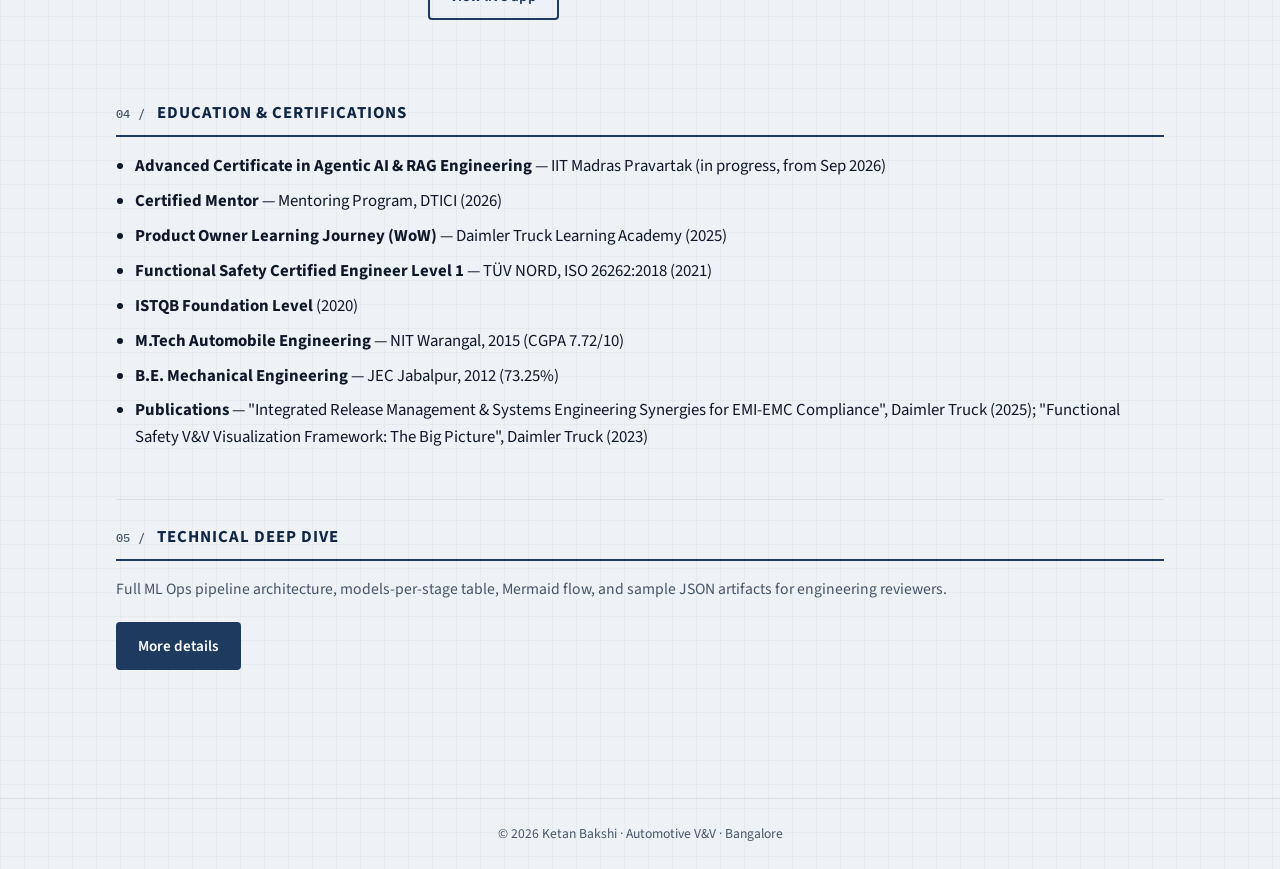
==== commit aad0ebde: "Publish site 2026-10-02" ====
--- a/index.html
+++ b/index.html
@@ -49,7 +49,7 @@
         HIL V&amp;V for e-Mobility and ADAS on <span class="mono">dSPACE SCALEXIO</span>, with an
         ISO 26262 / ASPICE-aligned test strategy and an ML Ops prototype, running on real HIL benches, from
         <span class="mono">DOORS NG</span> requirements through agentic post-test RCA.
-        In-house <span class="mono">CAN Analyzer</span> and Python orchestration close the loop.
+        A Python orchestrator drives the rig through <span class="mono">ECU-TEST</span> and the XIL API.
       </p>
       <ul class="metrics" aria-label="Highlights">
         <li><strong>10+</strong> years automotive V&amp;V</li>
@@ -74,7 +74,6 @@
             <li>llama3.2</li>
             <li>nomic-embed-text</li>
             <li>Jenkins CI/CT</li>
-            <li>CAN Analyzer</li>
             <li>RAG / agentic RCA</li>
           </ul>
         </div>
--- a/styles.css
+++ b/styles.css
@@ -364,6 +364,7 @@
 .dot-ollama { background: var(--rt-ollama); }
 .dot-rule { background: var(--rt-rule); }
 .dot-hil { background: var(--rt-hil); }
+.dot-human { background: var(--rt-ollama); }
 
 .table-filter-hint {
   font-size: 0.85rem;
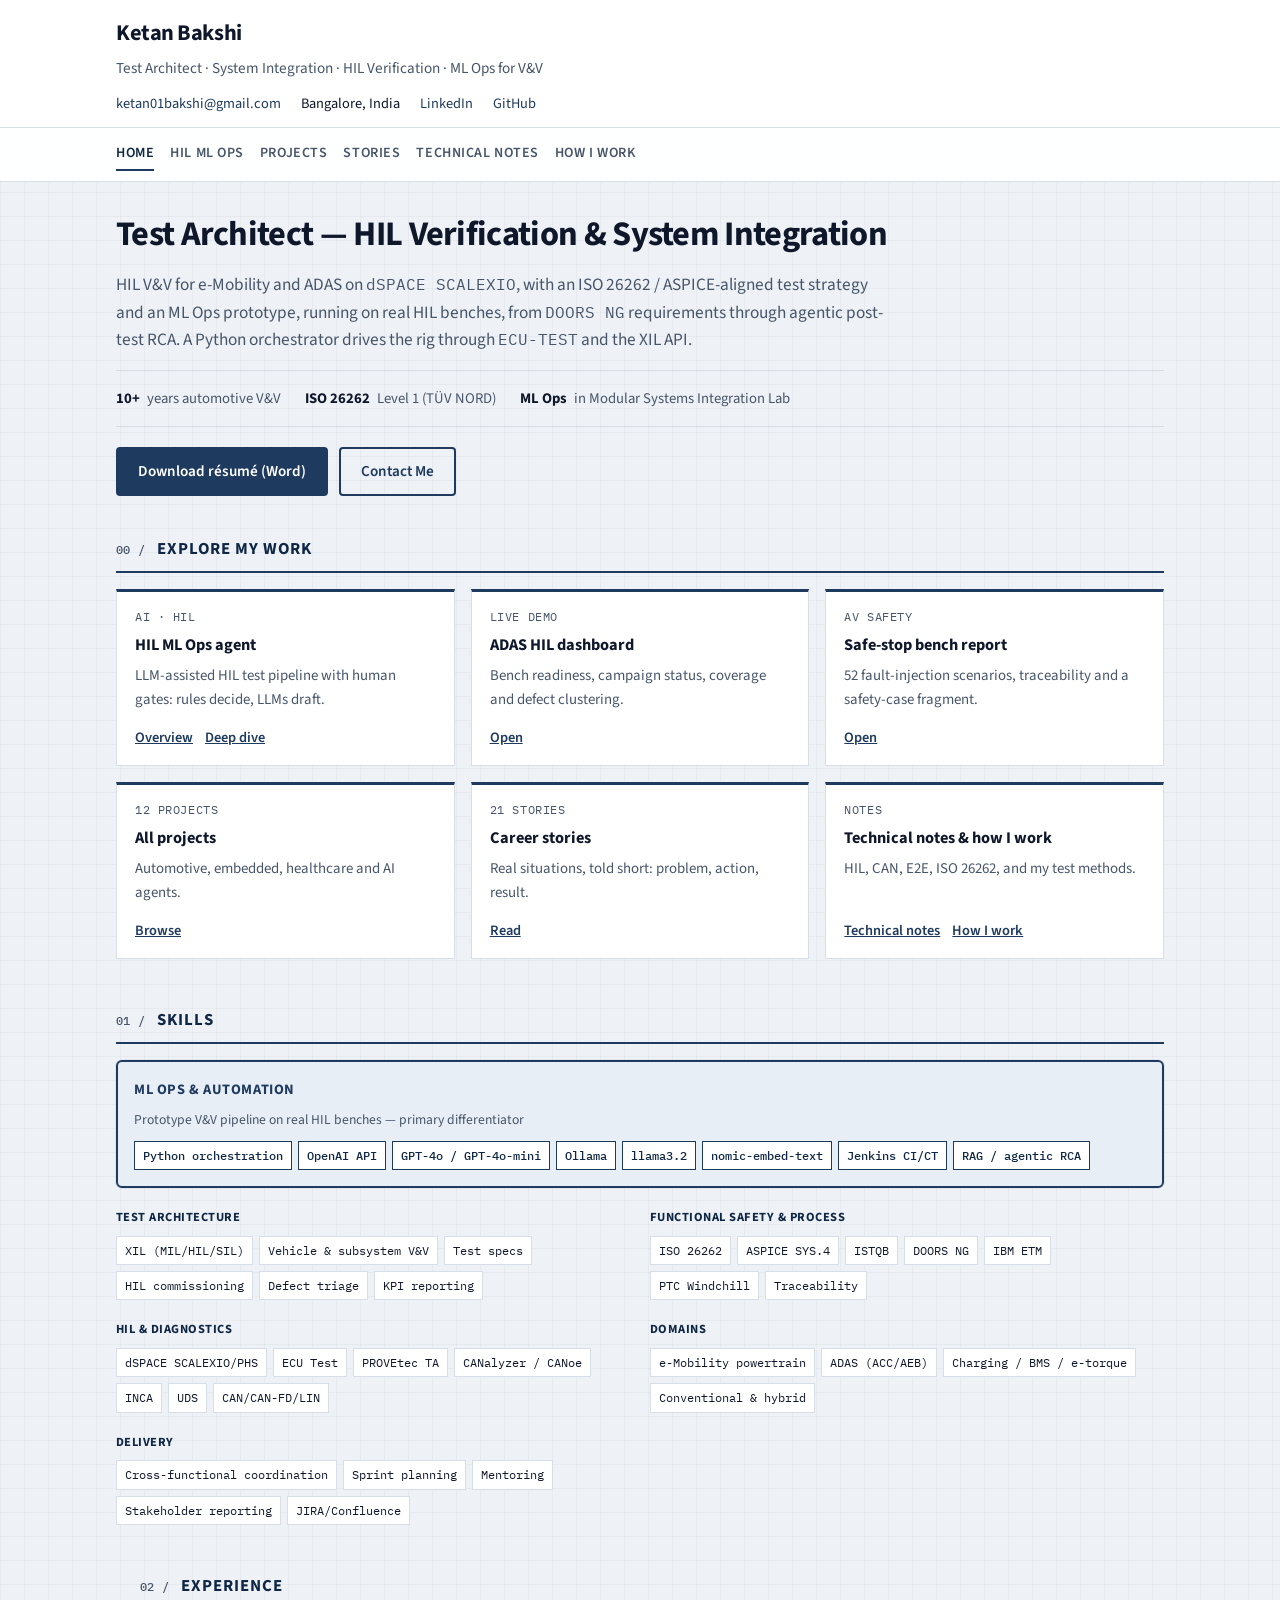
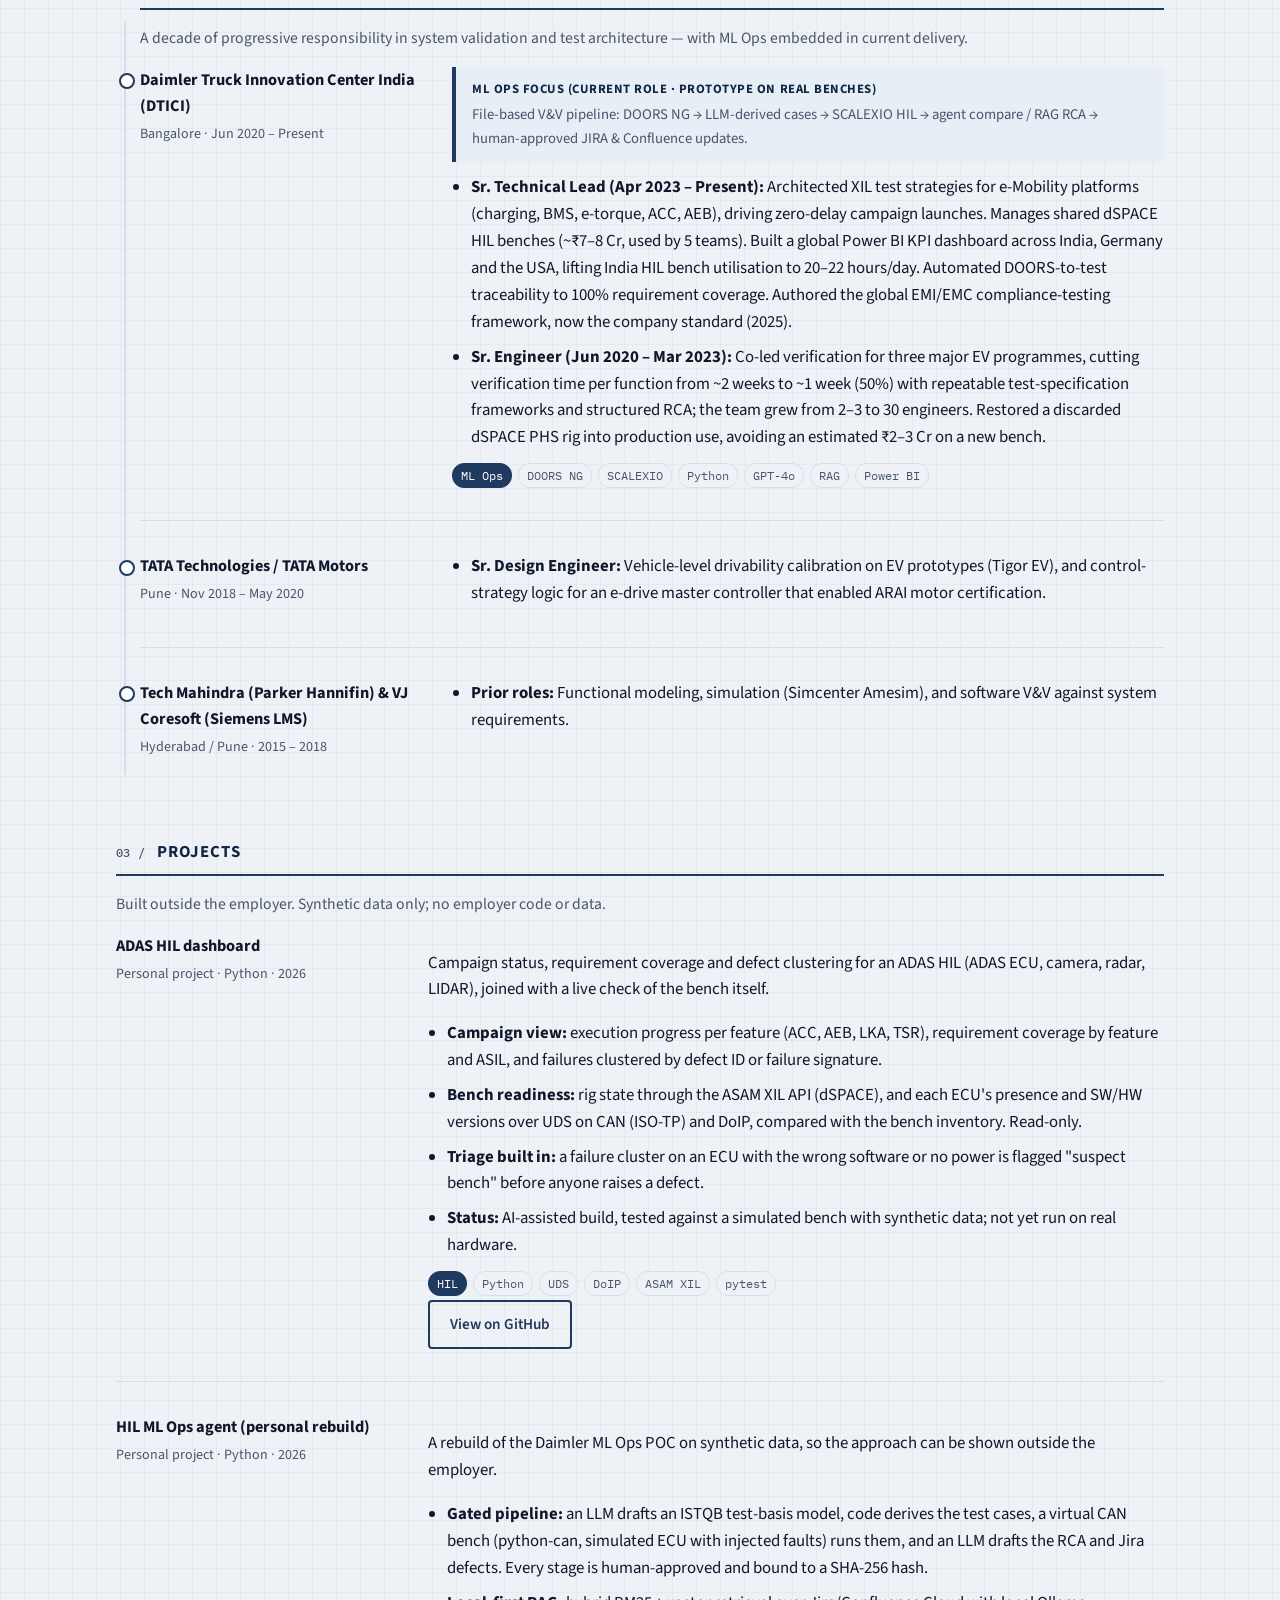
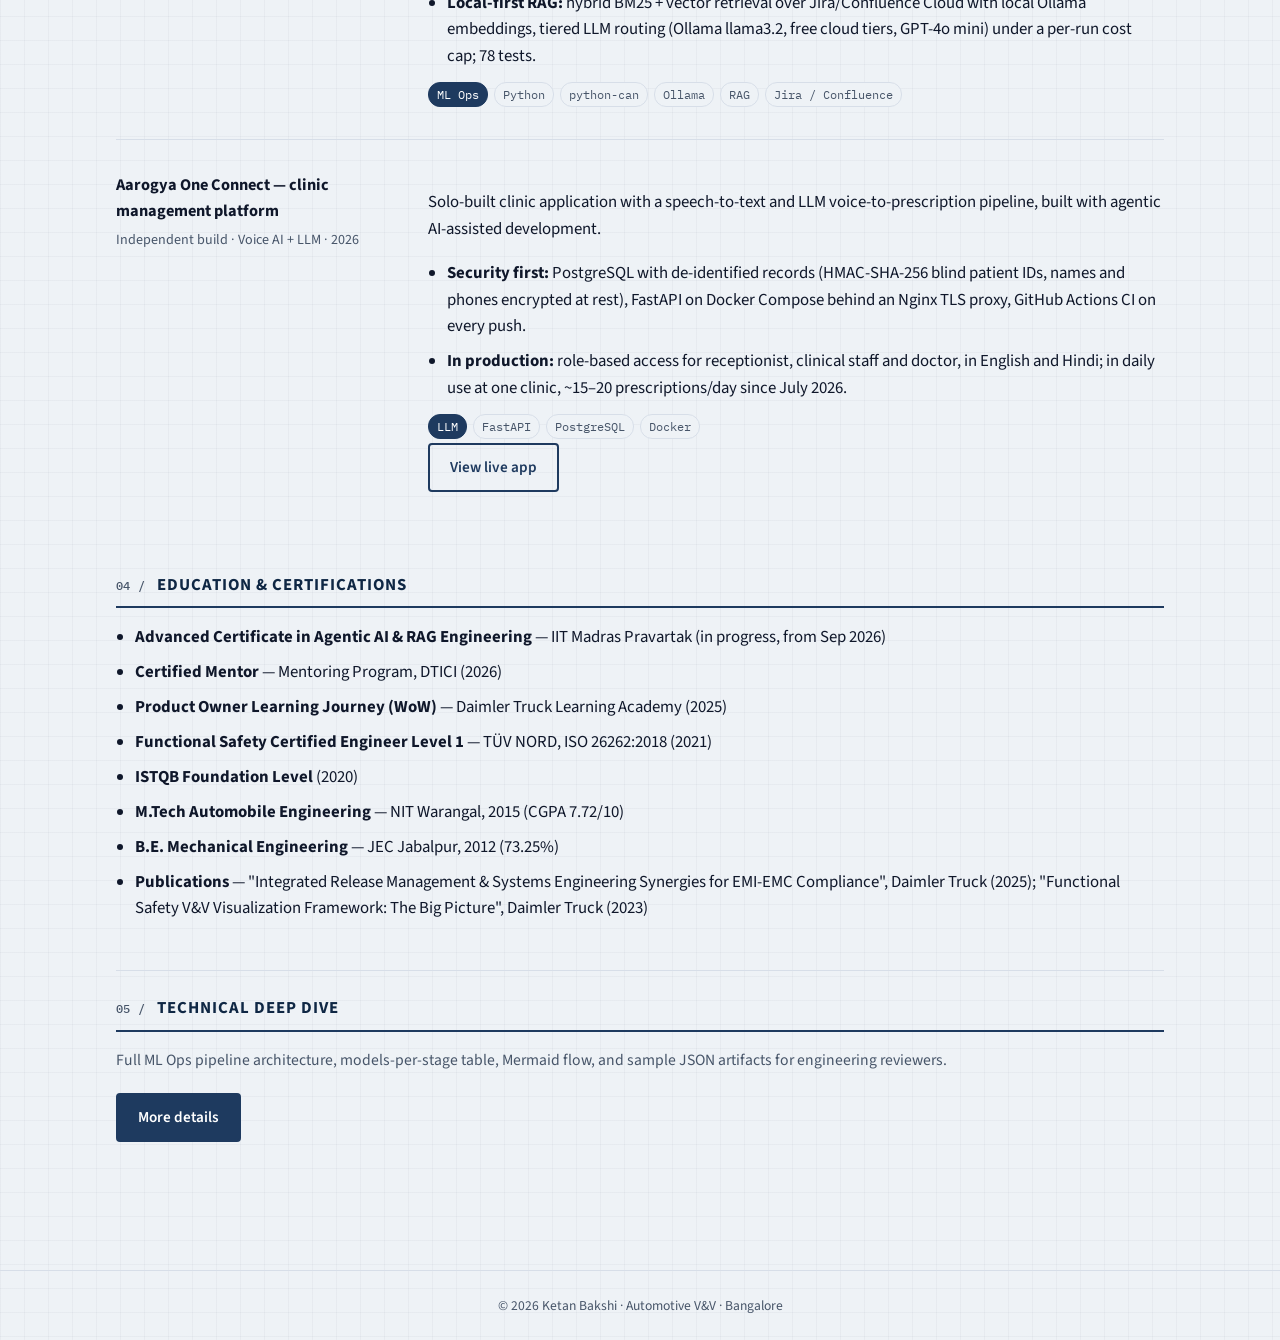
==== commit 0c97c7be: "Publish site 2026-10-05" ====
--- a/index.html
+++ b/index.html
@@ -1,48 +1,19 @@
 <!DOCTYPE html>
-<html lang="en">
-<head>
-  <meta charset="utf-8" />
-  <meta name="viewport" content="width=device-width, initial-scale=1" />
-  <title>Ketan Bakshi — Test Architect | HIL &amp; ML Ops for V&amp;V</title>
-  <meta name="description" content="Ketan Bakshi: Automotive Test Architect — HIL verification, ISO 26262, ASPICE, and ML Ops for e-Mobility and ADAS V&amp;V." />
-  <meta name="robots" content="index, follow" />
-  <meta property="og:title" content="Ketan Bakshi — Test Architect | HIL &amp; ML Ops for V&amp;V" />
-  <meta property="og:description" content="10+ years in automotive V&amp;V — HIL, functional safety, and an ML Ops prototype on real HIL benches for e-Mobility and ADAS." />
-  <meta property="og:type" content="website" />
-  <meta property="og:image" content="/favicon.svg" />
-  <meta name="twitter:card" content="summary" />
-  <link rel="icon" href="/favicon.svg" type="image/svg+xml" />
-  <link rel="preconnect" href="https://fonts.googleapis.com" />
-  <link rel="preconnect" href="https://fonts.gstatic.com" crossorigin />
-  <link href="https://fonts.googleapis.com/css2?family=IBM+Plex+Mono:wght@400;500&amp;family=Source+Sans+3:wght@400;600;700&amp;display=swap" rel="stylesheet" />
-  <link rel="stylesheet" href="/styles.css" />
-</head>
-<body class="page-home">
-  <header class="site">
-    <div class="wrap">
-      <span class="brand">Ketan Bakshi</span>
-      <p class="tagline">Test Architect · System Integration · HIL Verification · ML Ops for V&amp;V</p>
-      <div class="contact-row">
-        <a href="mailto:ketan01bakshi@gmail.com">ketan01bakshi@gmail.com</a>
-        <a href="tel:+917566099983">+91-7566099983</a>
-        <span>Bangalore, India</span>
-        <a href="https://linkedin.com/in/ketan-bakshi-b9380950" rel="noopener">LinkedIn</a>
-        <a href="https://github.com/ketan01bakshi-dev" rel="noopener">GitHub</a>
-      </div>
-    </div>
-  </header>
-
-  <nav class="page-nav" aria-label="On this page">
-    <div class="wrap nav-inner">
-      <a href="#skills">Skills</a>
-      <a href="#experience">Experience</a>
-      <a href="#projects">Projects</a>
-      <a href="#credentials">Credentials</a>
-      <a href="#details">More details</a>
-    </div>
-  </nav>
-
-  <main class="wrap">
+<html lang="en"><head><meta charset="utf-8"><meta name="viewport" content="width=device-width, initial-scale=1">
+<title>Ketan Bakshi — Test Architect | HIL &amp; ML Ops for V&amp;V</title><meta name="description" content="Ketan Bakshi: Automotive Test Architect — HIL verification, ISO 26262, ML Ops for V&amp;V.">
+<link rel="icon" href="favicon.svg" type="image/svg+xml">
+<link href="https://fonts.googleapis.com/css2?family=IBM+Plex+Mono:wght@400;500&amp;family=Source+Sans+3:wght@400;600;700&amp;display=swap" rel="stylesheet">
+<link rel="stylesheet" href="styles.css"><link rel="stylesheet" href="extra.css"></head>
+<body class="page-home"><header class="site"><div class="wrap">
+<span class="brand">Ketan Bakshi</span>
+<p class="tagline">Test Architect · System Integration · HIL Verification · ML Ops for V&amp;V</p>
+<div class="contact-row">
+<a href="mailto:ketan01bakshi@gmail.com">ketan01bakshi@gmail.com</a><span>Bangalore, India</span>
+<a href="https://linkedin.com/in/ketan-bakshi-b9380950" rel="noopener">LinkedIn</a>
+<a href="https://github.com/ketan01bakshi-dev" rel="noopener">GitHub</a>
+</div></div></header>
+<nav class="page-nav" aria-label="Site"><div class="wrap nav-inner"><a href="index.html" class=is-active aria-current=page>Home</a><a href="mlops.html">HIL ML Ops</a><a href="projects.html">Projects</a><a href="stories.html">Stories</a><a href="knowledge.html">Technical notes</a><a href="approach.html">How I work</a></div></nav>
+<main class="wrap">
     <section class="hero">
       <h1>Test Architect — HIL Verification &amp; System Integration</h1>
       <p class="lede">
@@ -56,9 +27,16 @@
         <li><strong>ISO 26262</strong> Level 1 (TÜV NORD)</li>
         <li><strong>ML Ops</strong> in Modular Systems Integration Lab</li>
       </ul>
-      <a class="btn" href="/assets/resume.docx" download="Ketan_Bakshi_Resume.docx">Download résumé (Word)</a>
+      <a class="btn" href="assets/resume.docx" download="Ketan_Bakshi_Resume.docx">Download résumé (Word)</a>
       <a class="btn btn-secondary" href="mailto:ketan01bakshi@gmail.com">Contact Me</a>
-    </section>
+    </section><section id="work"><h2><span class="sec-num">00 /</span> <span class="sec-title">Explore my work</span></h2><div class="cards">
+<div class="card"><div class="kicker">AI · HIL</div><h3>HIL ML Ops agent</h3><p>LLM-assisted HIL test pipeline with human gates: rules decide, LLMs draft.</p><div class="links"><a href="mlops.html">Overview</a><a href="details.html">Deep dive</a></div></div>
+<div class="card"><div class="kicker">Live demo</div><h3>ADAS HIL dashboard</h3><p>Bench readiness, campaign status, coverage and defect clustering.</p><div class="links"><a href="demos/adas-hil-dashboard.html">Open</a></div></div>
+<div class="card"><div class="kicker">AV safety</div><h3>Safe-stop bench report</h3><p>52 fault-injection scenarios, traceability and a safety-case fragment.</p><div class="links"><a href="demos/safe-stop-report.html">Open</a></div></div>
+<div class="card"><div class="kicker">12 projects</div><h3>All projects</h3><p>Automotive, embedded, healthcare and AI agents.</p><div class="links"><a href="projects.html">Browse</a></div></div>
+<div class="card"><div class="kicker">21 stories</div><h3>Career stories</h3><p>Real situations, told short: problem, action, result.</p><div class="links"><a href="stories.html">Read</a></div></div>
+<div class="card"><div class="kicker">Notes</div><h3>Technical notes &amp; how I work</h3><p>HIL, CAN, E2E, ISO 26262, and my test methods.</p><div class="links"><a href="knowledge.html">Technical notes</a><a href="approach.html">How I work</a></div></div>
+</div></section>
 
     <section id="skills">
       <h2><span class="sec-num">01 /</span> <span class="sec-title">Skills</span></h2>
@@ -281,13 +259,8 @@
       <p class="section-lead">
         Full ML Ops pipeline architecture, models-per-stage table, Mermaid flow, and sample JSON artifacts for engineering reviewers.
       </p>
-      <a class="btn" href="/r/-h8_z421AC2EEK_5BT3A7YVWMB1RU61z/">More details</a>
+      <a class="btn" href="details.html">More details</a>
     </section>
   </main>
-
-  <footer class="site">
-    <div class="wrap">&copy; 2026 Ketan Bakshi · Automotive V&amp;V · Bangalore</div>
-  </footer>
-  <script src="/site.js" defer></script>
-</body>
-</html>
+<footer class="site"><div class="wrap">&copy; 2026 Ketan Bakshi · Automotive V&amp;V · Bangalore</div></footer>
+</body></html>
--- a/extra.css
+++ b/extra.css
@@ -0,0 +1,24 @@
+
+.cards{display:grid;grid-template-columns:repeat(auto-fill,minmax(260px,1fr));gap:16px;margin:0 0 24px}
+.card{background:var(--card);border:1px solid var(--line);border-top:3px solid var(--accent);padding:16px 18px;display:flex;flex-direction:column;gap:6px}
+.card h3{margin:0;font-size:1.02rem}.card p{margin:0;color:var(--muted);font-size:.93rem}
+.card .links{margin-top:auto;padding-top:8px;display:flex;flex-wrap:wrap;gap:12px;font-size:.9rem;font-weight:600}
+.kicker{font-family:var(--mono);font-size:.72rem;color:var(--muted);text-transform:uppercase;letter-spacing:.05em}
+.story{background:var(--card);border:1px solid var(--line);padding:16px 18px;margin:0 0 14px}
+.story h3{margin:0 0 4px;font-size:1.02rem}.story .meta{color:var(--muted);font-size:.85rem;margin:0 0 8px}
+.story blockquote{margin:0;padding:0 0 0 14px;border-left:3px solid var(--accent);font-style:italic}
+.story .result{margin:8px 0 0;font-size:.92rem}
+.toc{columns:2 260px;margin:0 0 24px;padding-left:1.2rem}.toc li{margin-bottom:4px}
+article.note{background:var(--card);border:1px solid var(--line);padding:4px 20px 12px;margin:0 0 20px;overflow-x:auto}
+article.note table{border-collapse:collapse;font-size:.9rem;margin:8px 0}
+article.note th,article.note td{border:1px solid var(--line);padding:6px 8px;vertical-align:top;text-align:left}
+article.note pre{background:var(--paper);padding:10px;overflow-x:auto;font-size:.82rem}
+.pill{display:inline-block;font-family:var(--mono);font-size:.72rem;border:1px solid var(--line);padding:1px 8px;margin:0 4px 4px 0;background:var(--paper)}
+.note-box{background:var(--highlight);border-left:4px solid var(--accent);padding:10px 14px;font-size:.92rem;color:var(--muted);margin:0 0 20px}
+@media (prefers-color-scheme:dark){:root:not([data-theme="light"]){--ink:#e6e9ee;--muted:#a3adba;--accent:#8fb4e8;--accent-dark:#b9d1f3;
+ --paper:#12161c;--card:#1a2029;--line:#2c3542;--highlight:#1f2a38}
+ :root:not([data-theme="light"]) .page-nav{background:rgba(18,22,28,.94)}
+ :root:not([data-theme="light"]) body{background-image:none}
+ :root:not([data-theme="light"]) .btn{color:#0f172a!important}
+ :root:not([data-theme="light"]) .btn-secondary{color:var(--accent)!important}}
+:root[data-theme="dark"]{--ink:#e6e9ee;--muted:#a3adba;--accent:#8fb4e8;--accent-dark:#b9d1f3;--paper:#12161c;--card:#1a2029;--line:#2c3542;--highlight:#1f2a38}
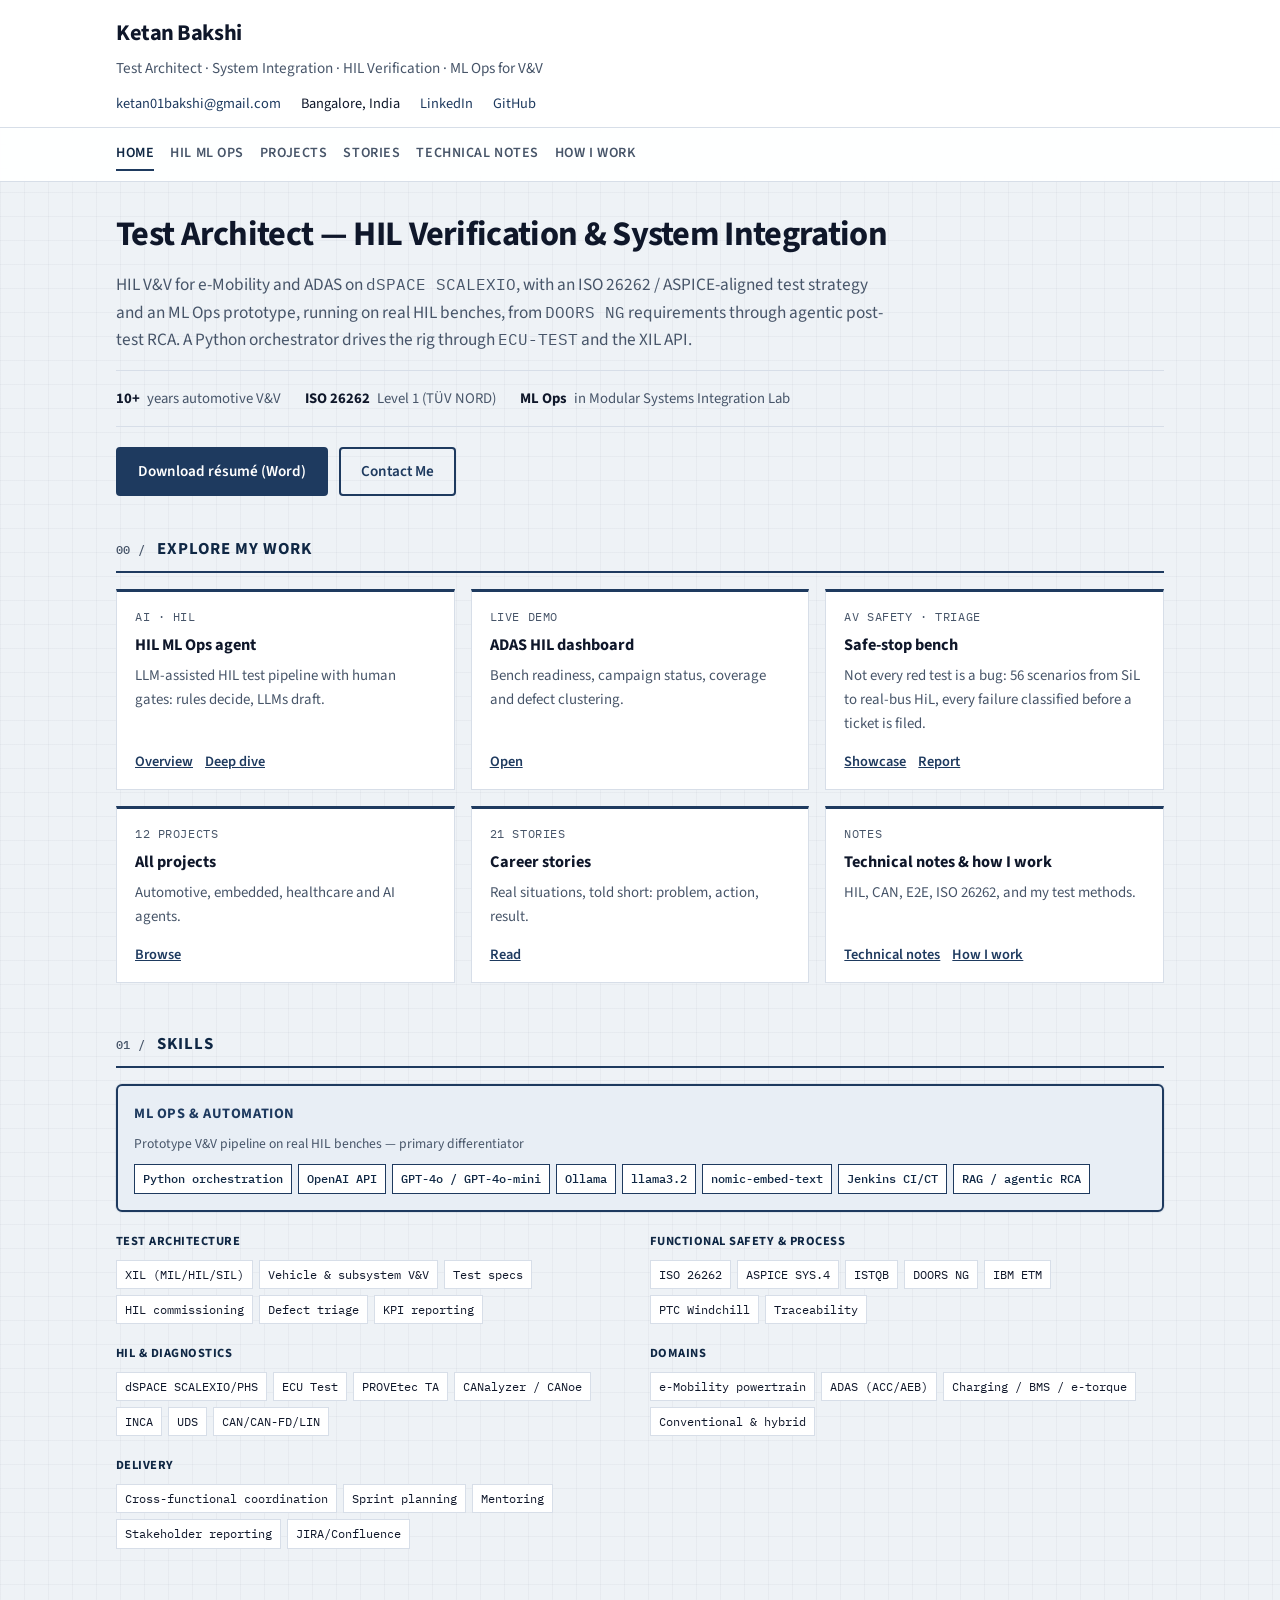
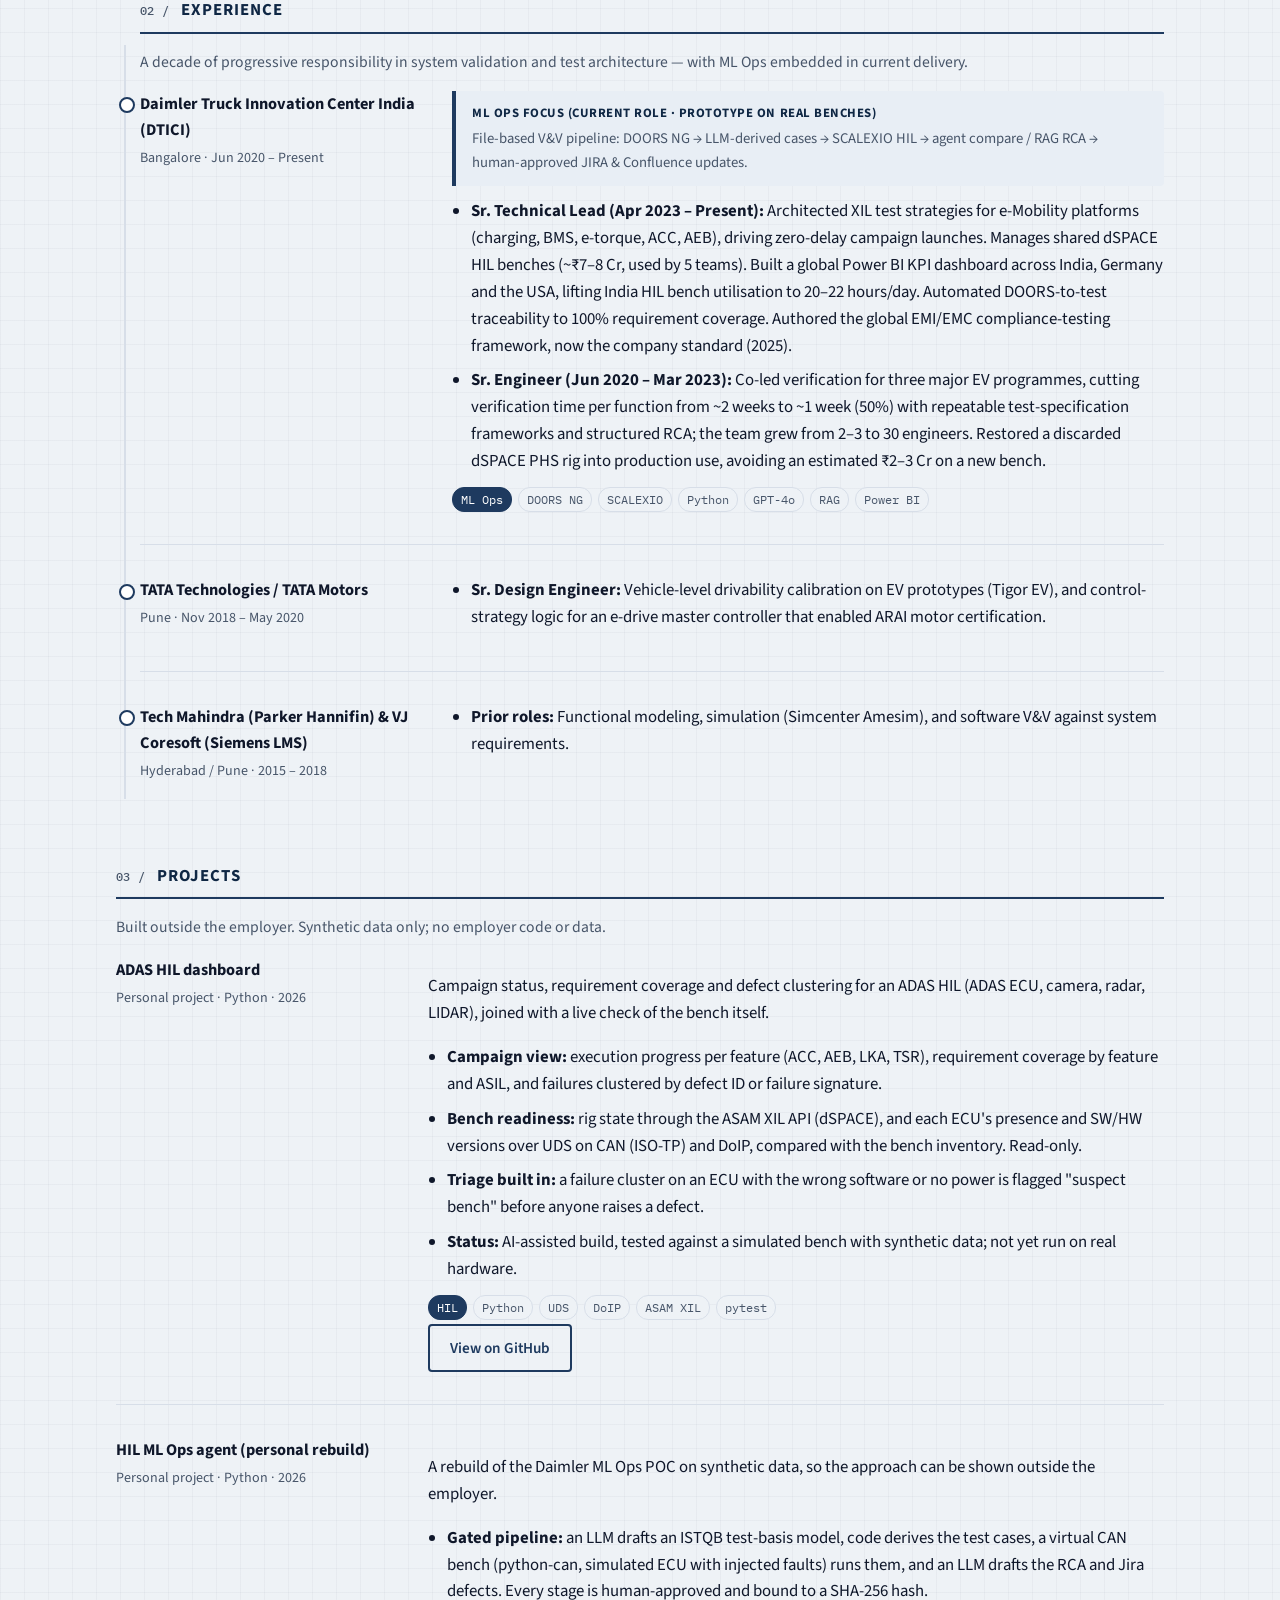
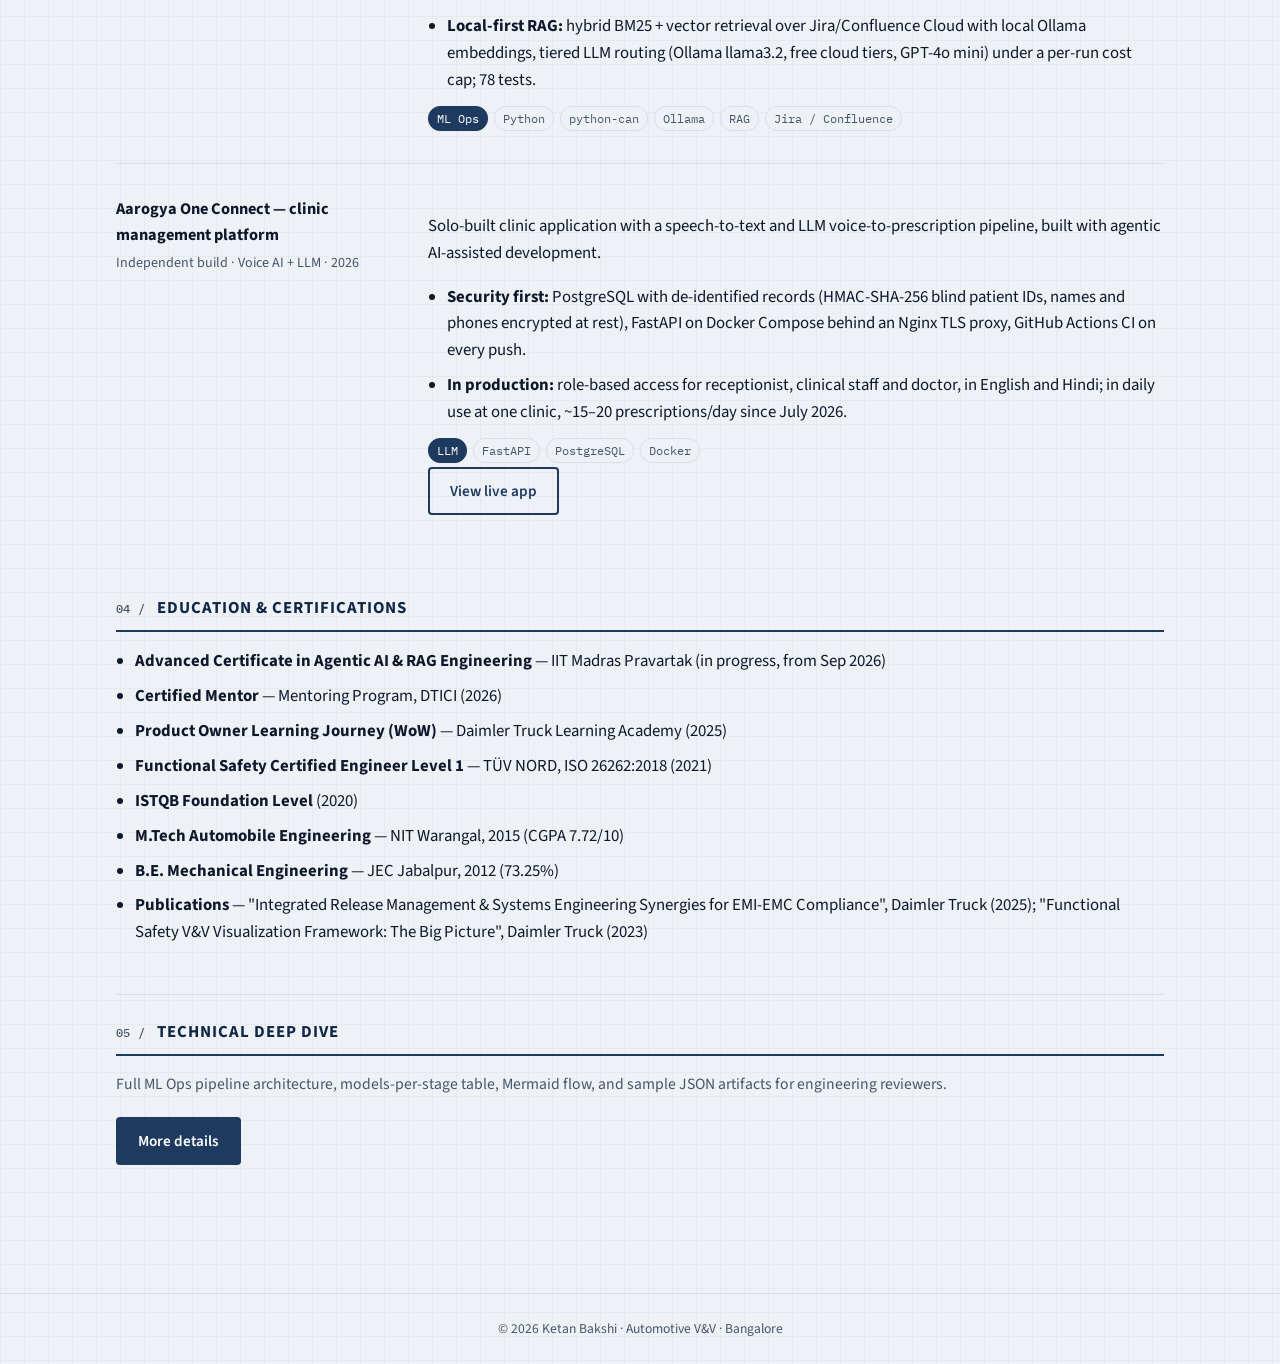
==== commit 462f5721: "Publish site 2026-10-12" ====
--- a/index.html
+++ b/index.html
@@ -32,7 +32,7 @@
     </section><section id="work"><h2><span class="sec-num">00 /</span> <span class="sec-title">Explore my work</span></h2><div class="cards">
 <div class="card"><div class="kicker">AI · HIL</div><h3>HIL ML Ops agent</h3><p>LLM-assisted HIL test pipeline with human gates: rules decide, LLMs draft.</p><div class="links"><a href="mlops.html">Overview</a><a href="details.html">Deep dive</a></div></div>
 <div class="card"><div class="kicker">Live demo</div><h3>ADAS HIL dashboard</h3><p>Bench readiness, campaign status, coverage and defect clustering.</p><div class="links"><a href="demos/adas-hil-dashboard.html">Open</a></div></div>
-<div class="card"><div class="kicker">AV safety</div><h3>Safe-stop bench report</h3><p>52 fault-injection scenarios, traceability and a safety-case fragment.</p><div class="links"><a href="demos/safe-stop-report.html">Open</a></div></div>
+<div class="card"><div class="kicker">AV safety · Triage</div><h3>Safe-stop bench</h3><p>Not every red test is a bug: 56 scenarios from SiL to real-bus HiL, every failure classified before a ticket is filed.</p><div class="links"><a href="safe-stop-bench/">Showcase</a><a href="demos/safe-stop-report.html">Report</a></div></div>
 <div class="card"><div class="kicker">12 projects</div><h3>All projects</h3><p>Automotive, embedded, healthcare and AI agents.</p><div class="links"><a href="projects.html">Browse</a></div></div>
 <div class="card"><div class="kicker">21 stories</div><h3>Career stories</h3><p>Real situations, told short: problem, action, result.</p><div class="links"><a href="stories.html">Read</a></div></div>
 <div class="card"><div class="kicker">Notes</div><h3>Technical notes &amp; how I work</h3><p>HIL, CAN, E2E, ISO 26262, and my test methods.</p><div class="links"><a href="knowledge.html">Technical notes</a><a href="approach.html">How I work</a></div></div>
--- a/extra.css
+++ b/extra.css
@@ -1,4 +1,5 @@
 
+.nav-inner{scrollbar-width:none}.nav-inner::-webkit-scrollbar{display:none}
 .cards{display:grid;grid-template-columns:repeat(auto-fill,minmax(260px,1fr));gap:16px;margin:0 0 24px}
 .card{background:var(--card);border:1px solid var(--line);border-top:3px solid var(--accent);padding:16px 18px;display:flex;flex-direction:column;gap:6px}
 .card h3{margin:0;font-size:1.02rem}.card p{margin:0;color:var(--muted);font-size:.93rem}
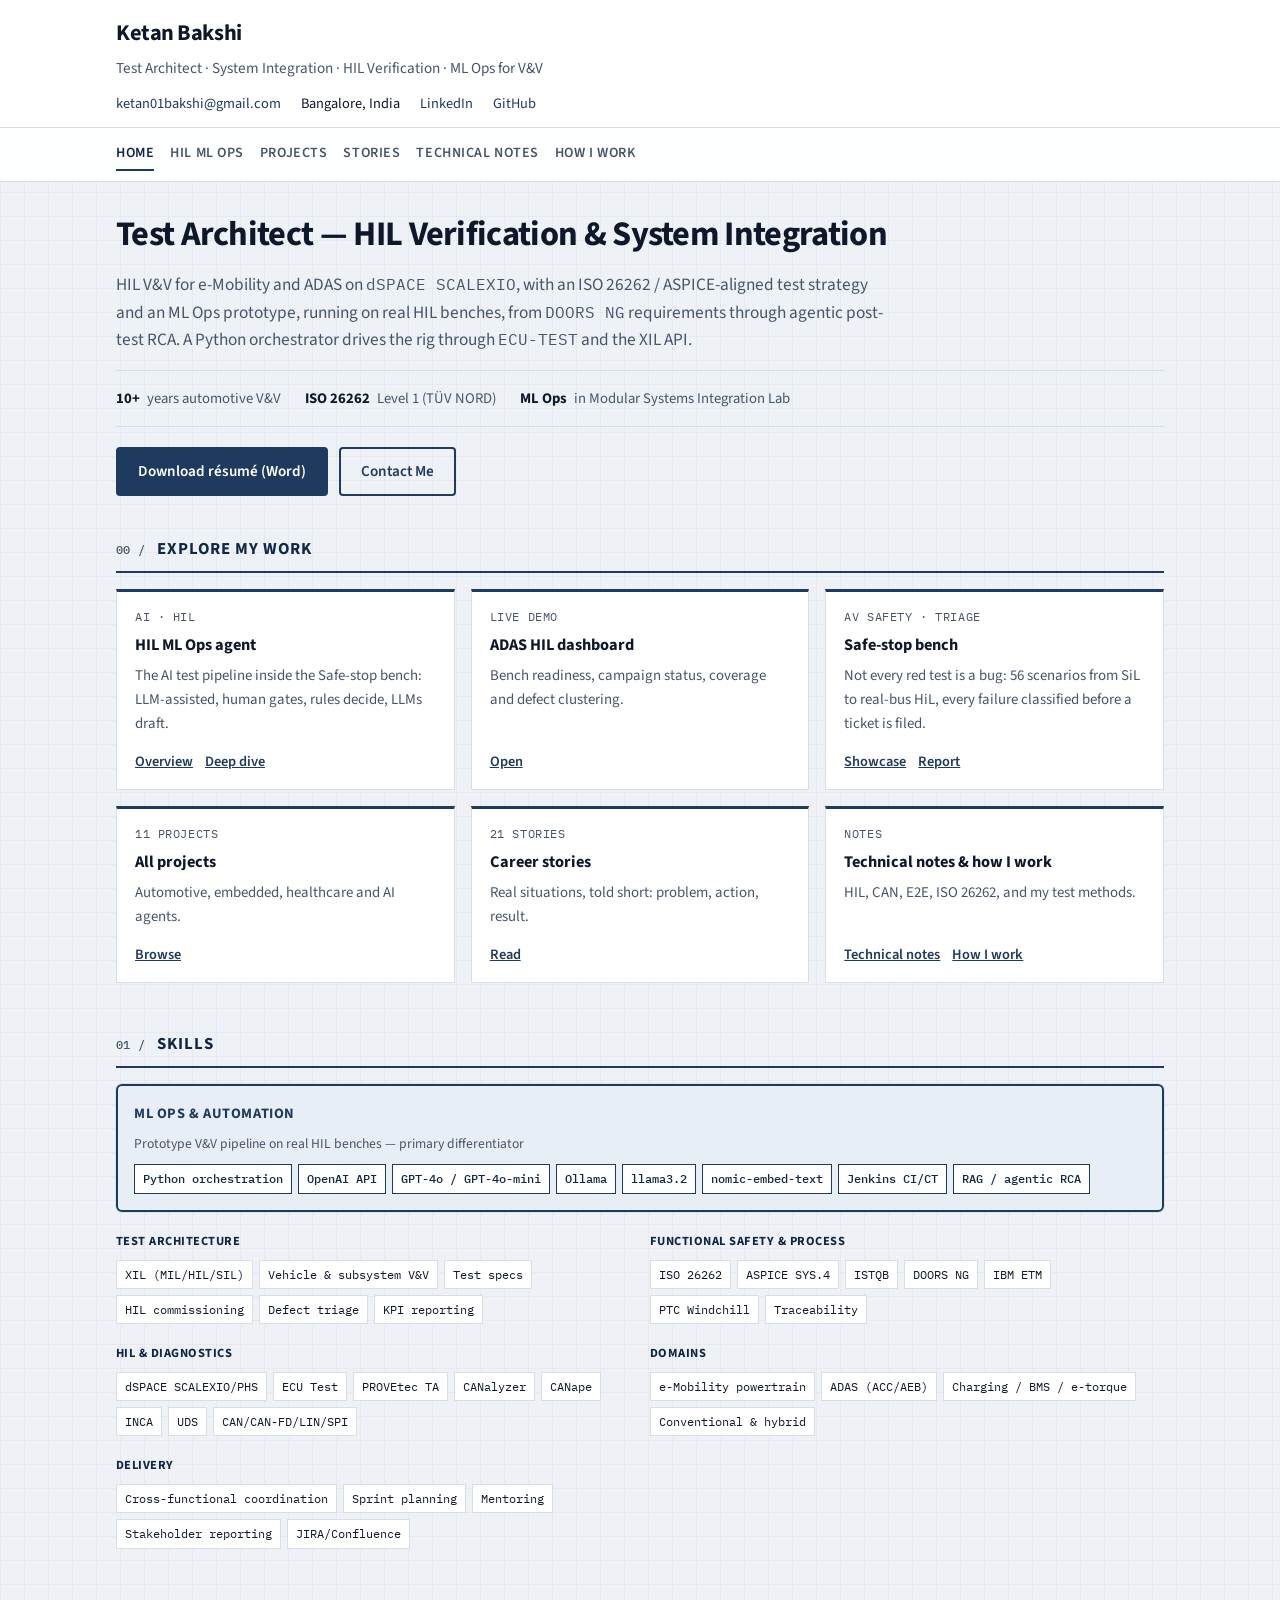
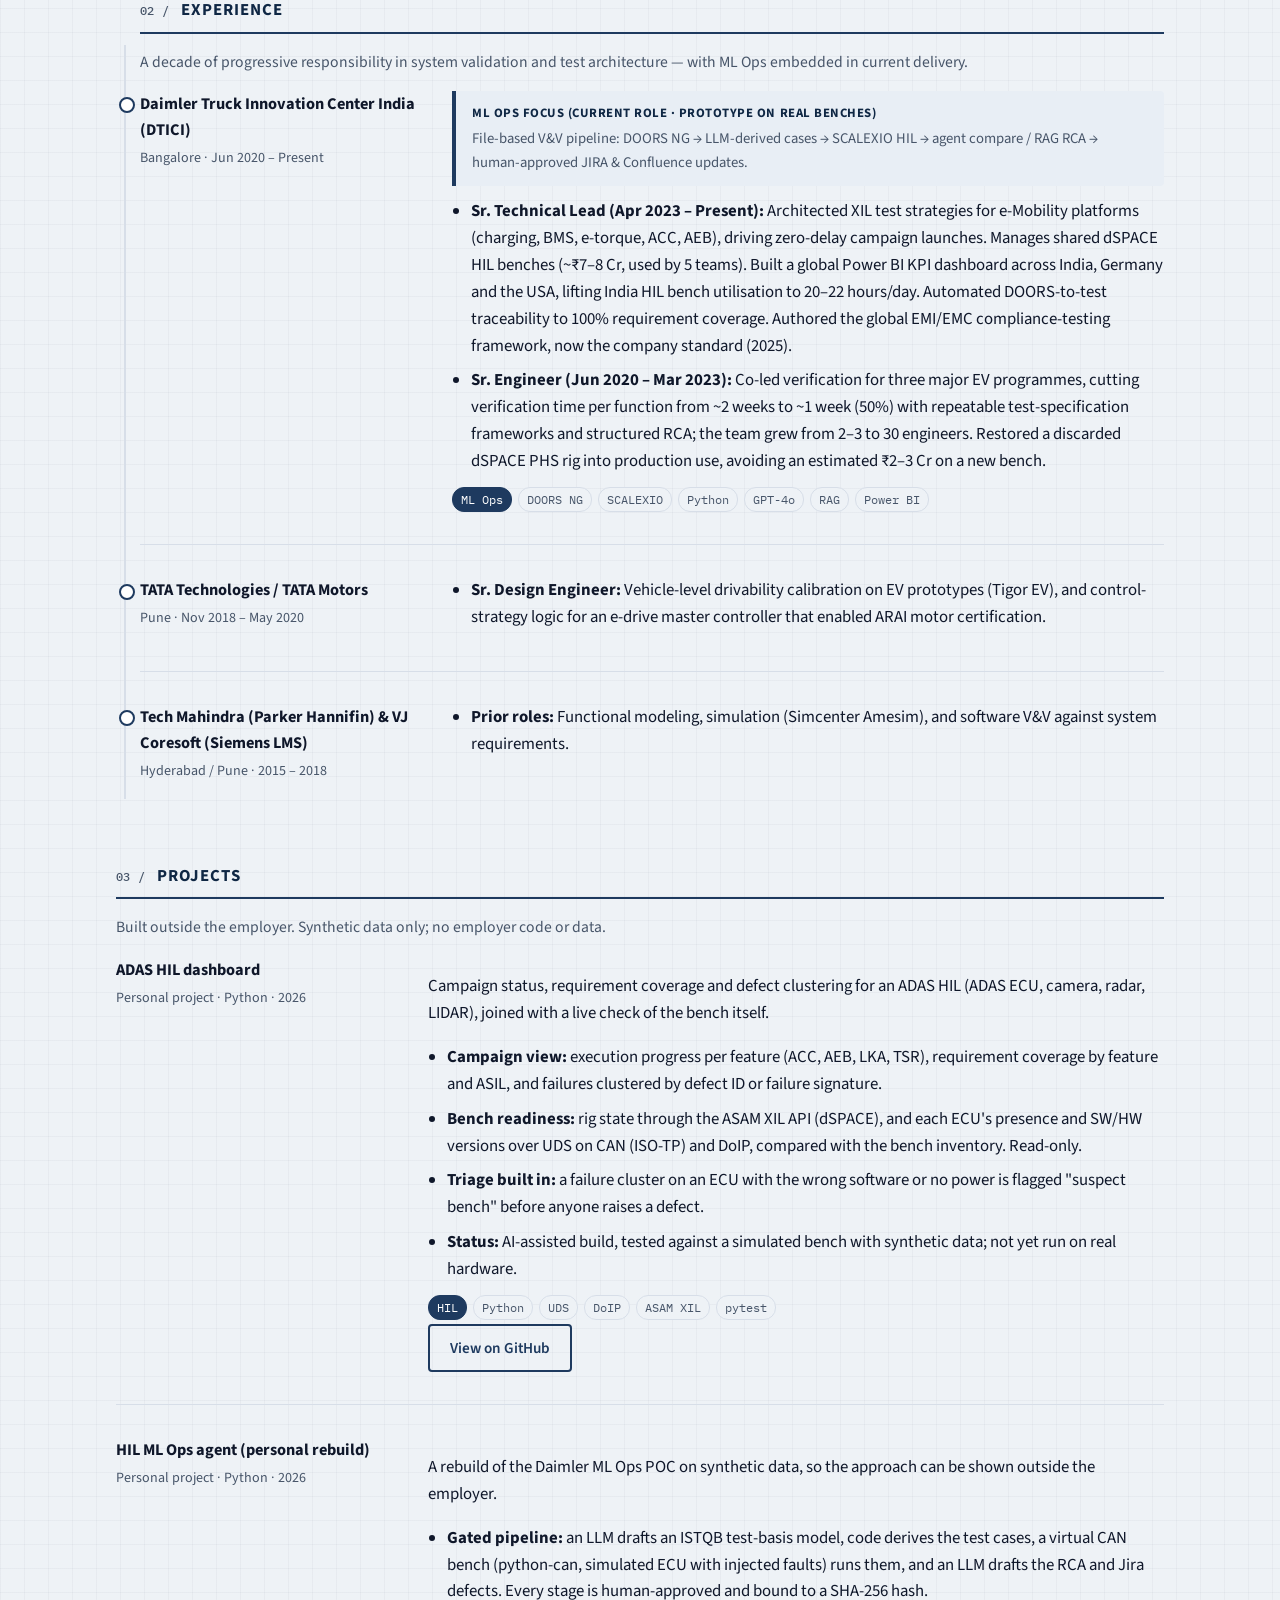
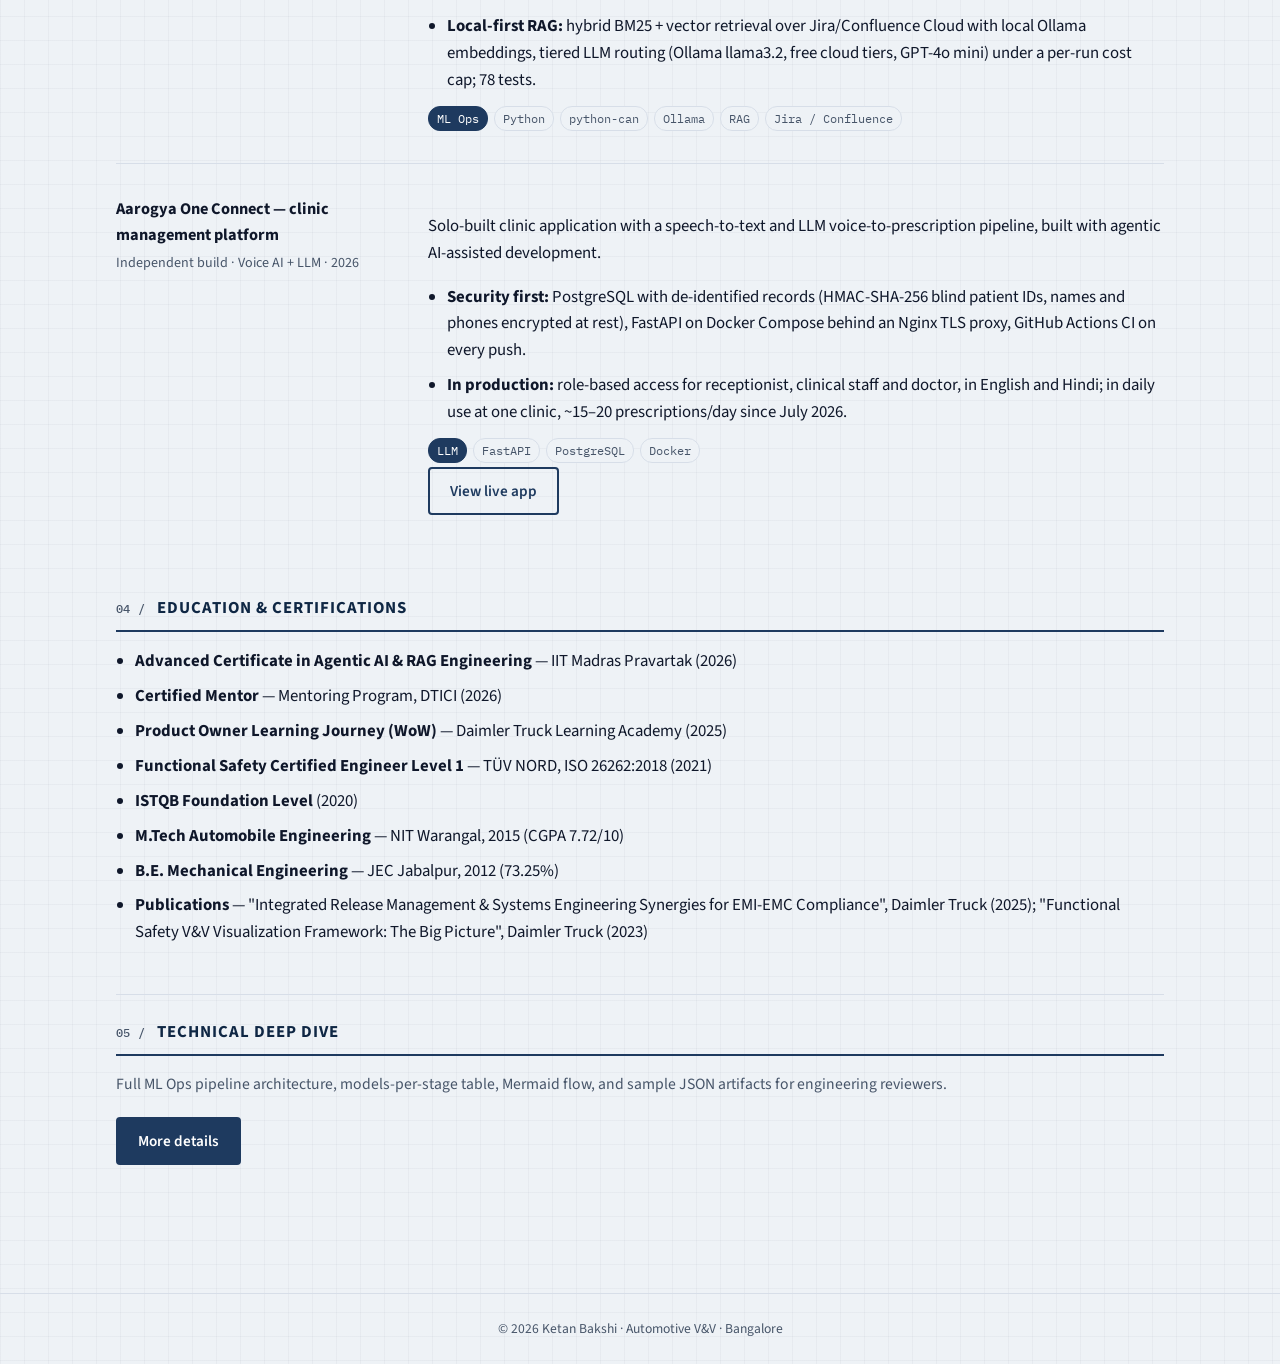
==== commit c5a24ffc: "Publish site 2026-10-15" ====
--- a/index.html
+++ b/index.html
@@ -30,10 +30,10 @@
       <a class="btn" href="assets/resume.docx" download="Ketan_Bakshi_Resume.docx">Download résumé (Word)</a>
       <a class="btn btn-secondary" href="mailto:ketan01bakshi@gmail.com">Contact Me</a>
     </section><section id="work"><h2><span class="sec-num">00 /</span> <span class="sec-title">Explore my work</span></h2><div class="cards">
-<div class="card"><div class="kicker">AI · HIL</div><h3>HIL ML Ops agent</h3><p>LLM-assisted HIL test pipeline with human gates: rules decide, LLMs draft.</p><div class="links"><a href="mlops.html">Overview</a><a href="details.html">Deep dive</a></div></div>
+<div class="card"><div class="kicker">AI · HIL</div><h3>HIL ML Ops agent</h3><p>The AI test pipeline inside the Safe-stop bench: LLM-assisted, human gates, rules decide, LLMs draft.</p><div class="links"><a href="mlops.html">Overview</a><a href="details.html">Deep dive</a></div></div>
 <div class="card"><div class="kicker">Live demo</div><h3>ADAS HIL dashboard</h3><p>Bench readiness, campaign status, coverage and defect clustering.</p><div class="links"><a href="demos/adas-hil-dashboard.html">Open</a></div></div>
 <div class="card"><div class="kicker">AV safety · Triage</div><h3>Safe-stop bench</h3><p>Not every red test is a bug: 56 scenarios from SiL to real-bus HiL, every failure classified before a ticket is filed.</p><div class="links"><a href="safe-stop-bench/">Showcase</a><a href="demos/safe-stop-report.html">Report</a></div></div>
-<div class="card"><div class="kicker">12 projects</div><h3>All projects</h3><p>Automotive, embedded, healthcare and AI agents.</p><div class="links"><a href="projects.html">Browse</a></div></div>
+<div class="card"><div class="kicker">11 projects</div><h3>All projects</h3><p>Automotive, embedded, healthcare and AI agents.</p><div class="links"><a href="projects.html">Browse</a></div></div>
 <div class="card"><div class="kicker">21 stories</div><h3>Career stories</h3><p>Real situations, told short: problem, action, result.</p><div class="links"><a href="stories.html">Read</a></div></div>
 <div class="card"><div class="kicker">Notes</div><h3>Technical notes &amp; how I work</h3><p>HIL, CAN, E2E, ISO 26262, and my test methods.</p><div class="links"><a href="knowledge.html">Technical notes</a><a href="approach.html">How I work</a></div></div>
 </div></section>
@@ -84,10 +84,11 @@
             <li>dSPACE SCALEXIO/PHS</li>
             <li>ECU Test</li>
             <li>PROVEtec TA</li>
-            <li>CANalyzer / CANoe</li>
+            <li>CANalyzer</li>
+            <li>CANape</li>
             <li>INCA</li>
             <li>UDS</li>
-            <li>CAN/CAN-FD/LIN</li>
+            <li>CAN/CAN-FD/LIN/SPI</li>
           </ul>
         </div>
         <div class="skill-group">
@@ -243,7 +244,7 @@
     <section id="credentials">
       <h2><span class="sec-num">04 /</span> <span class="sec-title">Education &amp; certifications</span></h2>
       <ul class="compact">
-        <li><strong>Advanced Certificate in Agentic AI &amp; RAG Engineering</strong> — IIT Madras Pravartak (in progress, from Sep 2026)</li>
+        <li><strong>Advanced Certificate in Agentic AI &amp; RAG Engineering</strong> — IIT Madras Pravartak (2026)</li>
         <li><strong>Certified Mentor</strong> — Mentoring Program, DTICI (2026)</li>
         <li><strong>Product Owner Learning Journey (WoW)</strong> — Daimler Truck Learning Academy (2025)</li>
         <li><strong>Functional Safety Certified Engineer Level 1</strong> — TÜV NORD, ISO 26262:2018 (2021)</li>
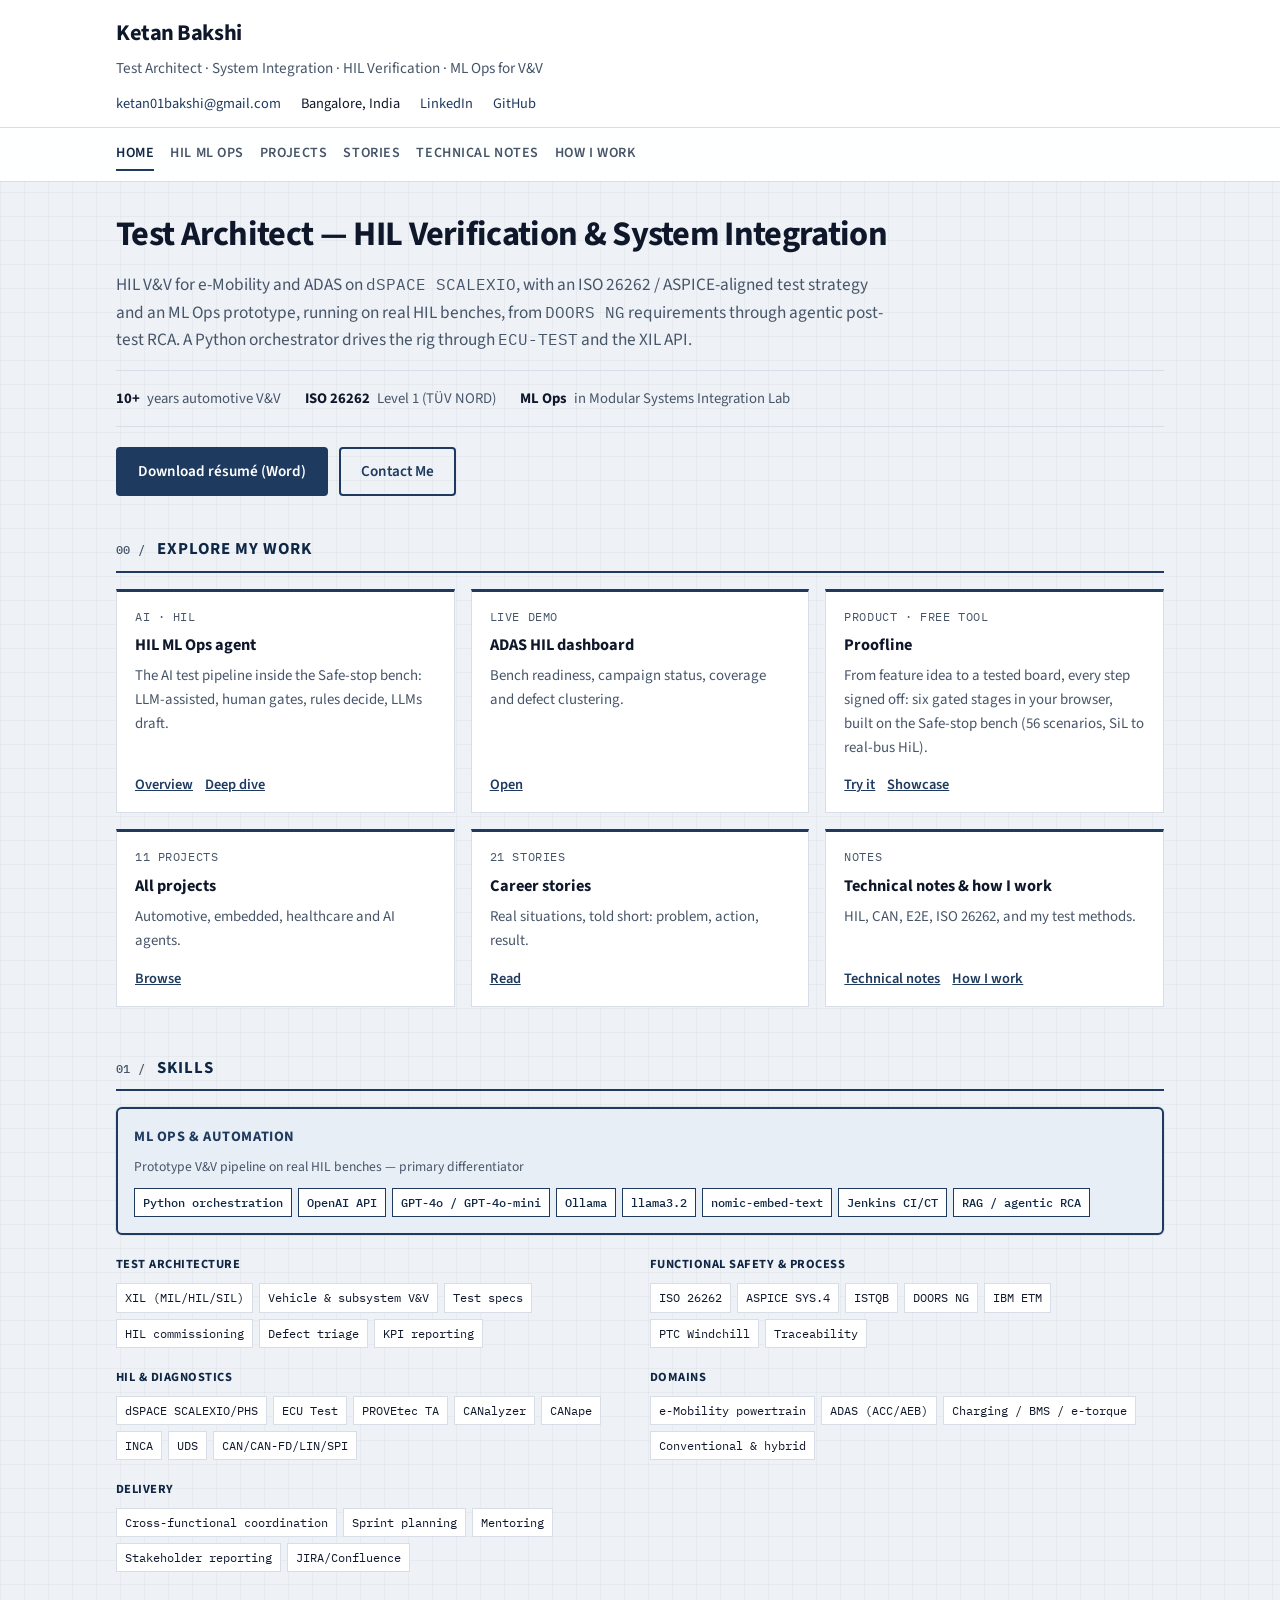
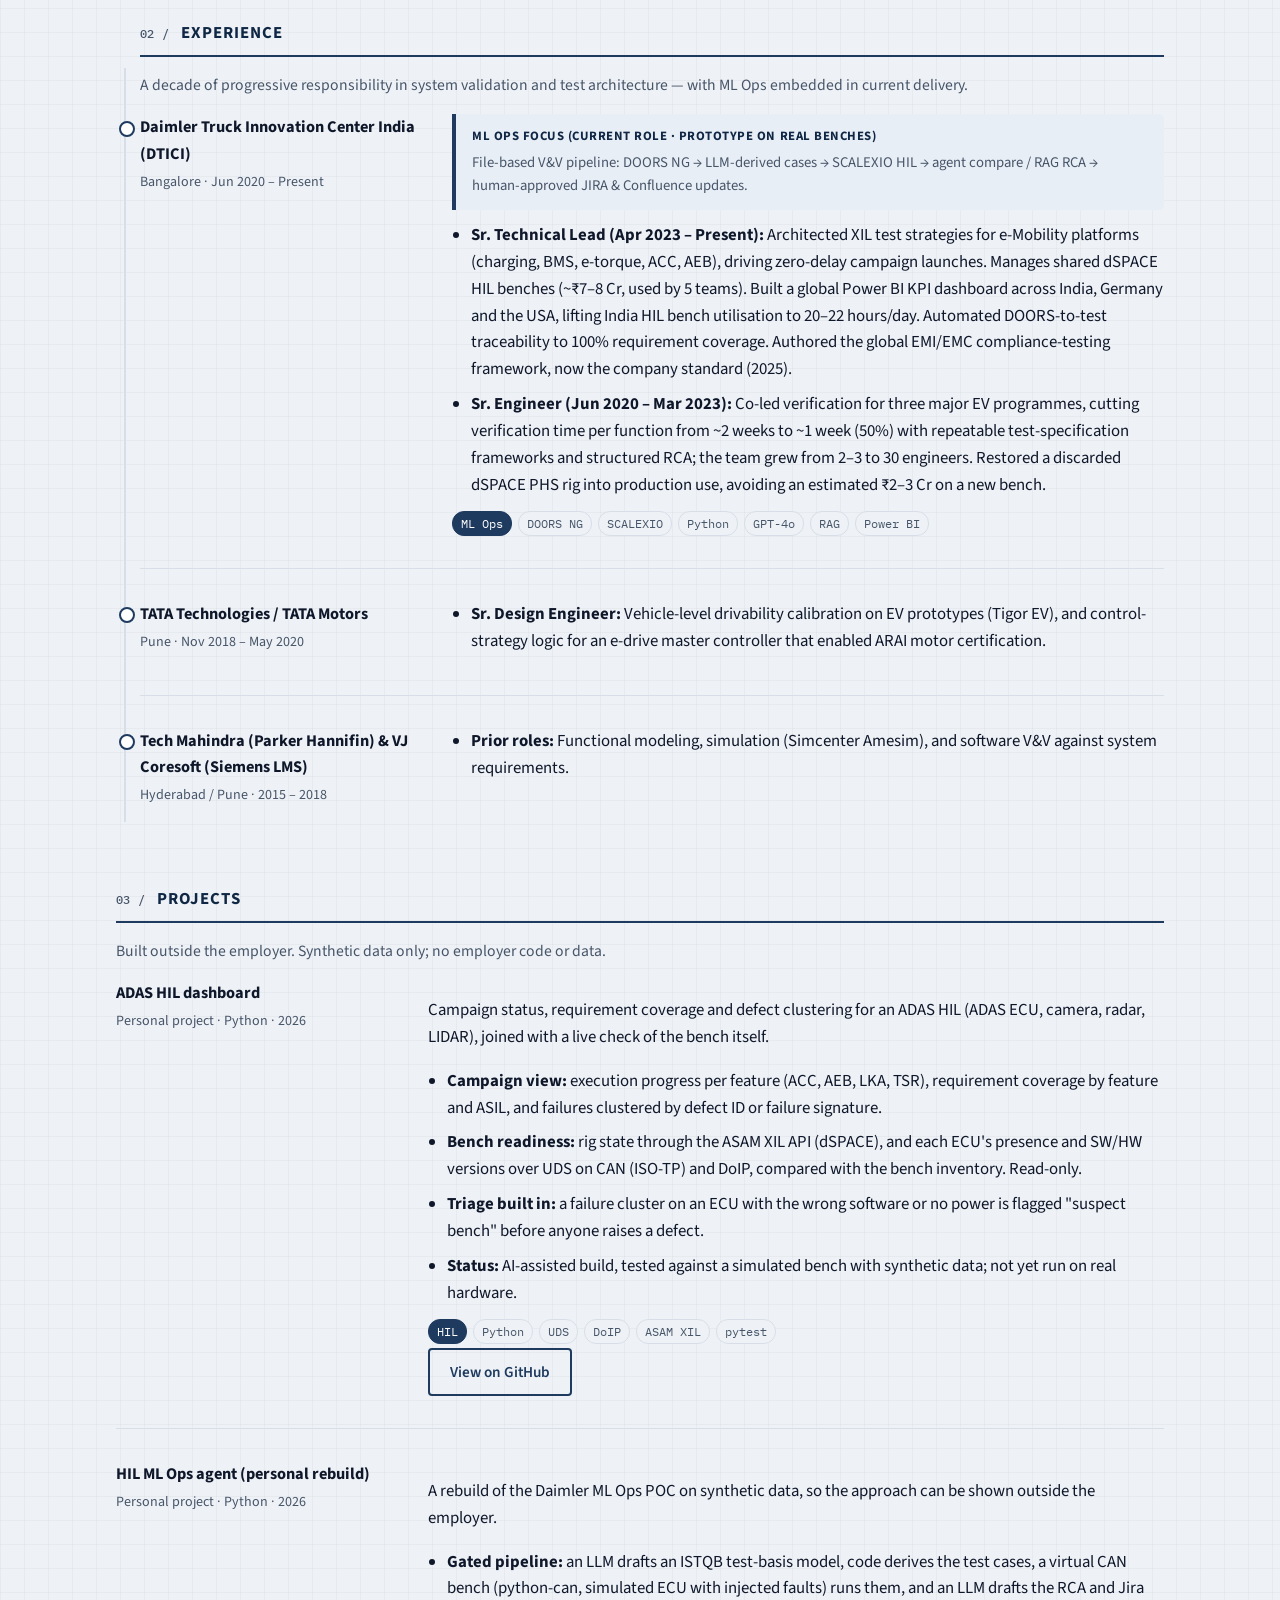
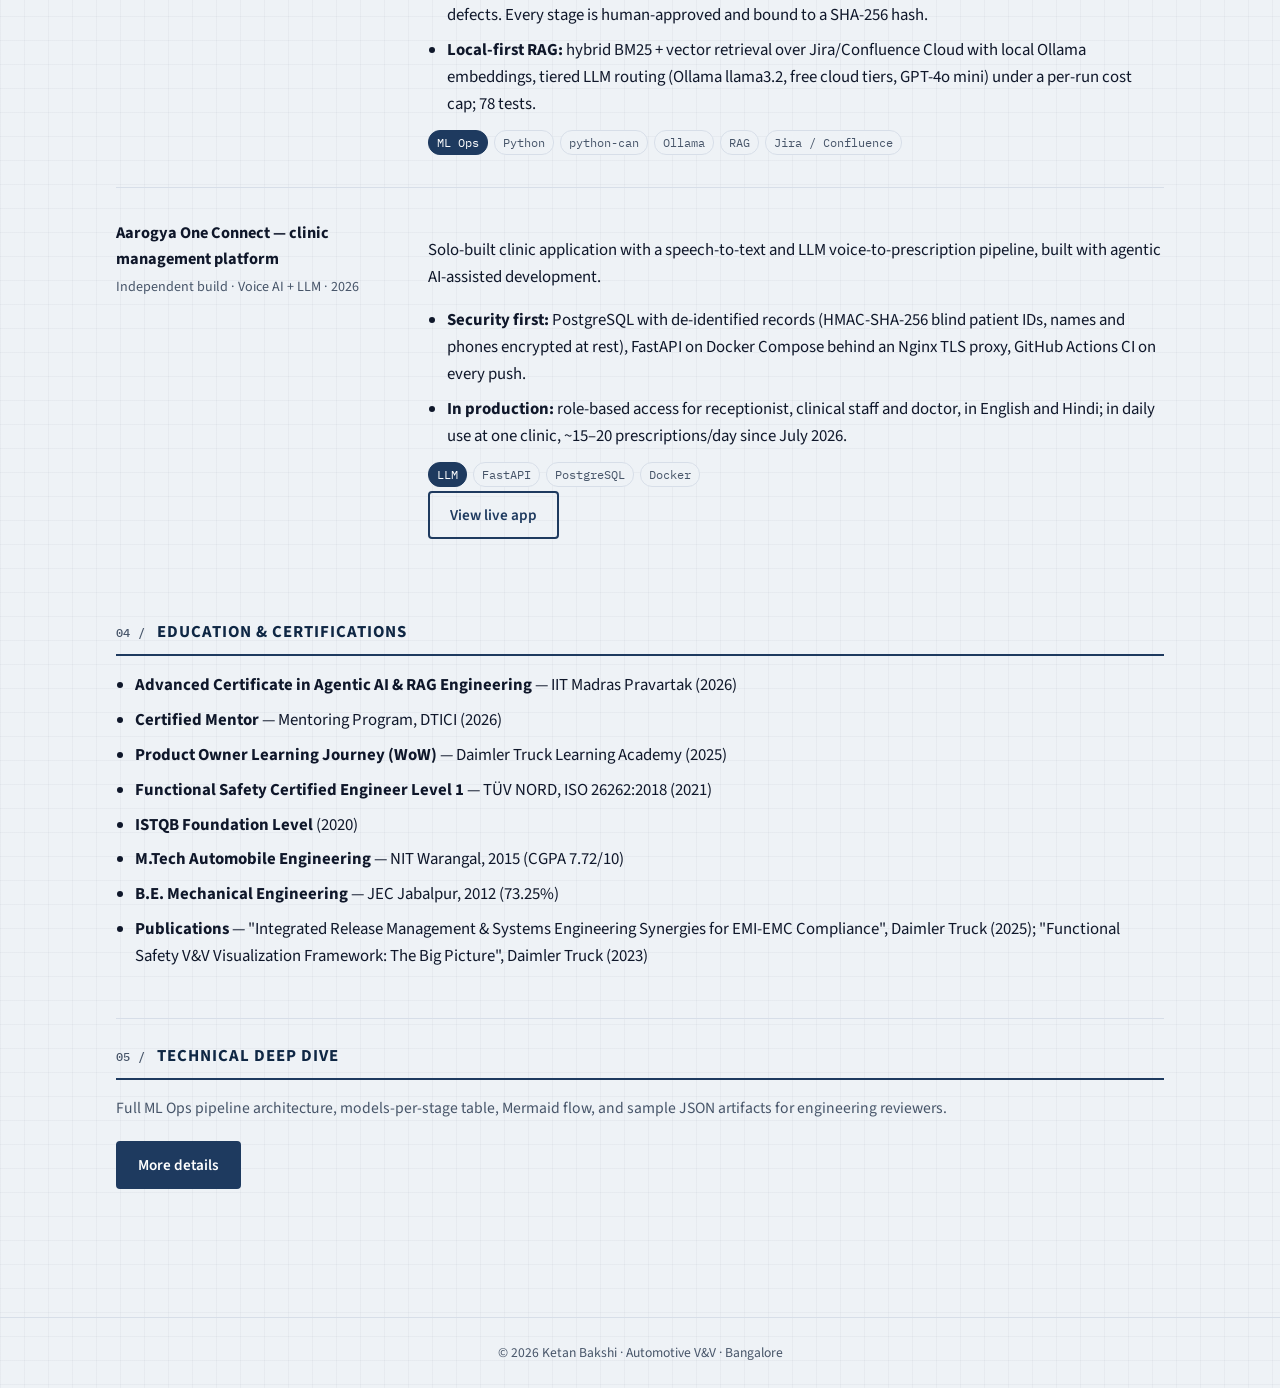
==== commit b6b2964c: "Publish site 2026-10-22" ====
--- a/index.html
+++ b/index.html
@@ -32,7 +32,7 @@
     </section><section id="work"><h2><span class="sec-num">00 /</span> <span class="sec-title">Explore my work</span></h2><div class="cards">
 <div class="card"><div class="kicker">AI · HIL</div><h3>HIL ML Ops agent</h3><p>The AI test pipeline inside the Safe-stop bench: LLM-assisted, human gates, rules decide, LLMs draft.</p><div class="links"><a href="mlops.html">Overview</a><a href="details.html">Deep dive</a></div></div>
 <div class="card"><div class="kicker">Live demo</div><h3>ADAS HIL dashboard</h3><p>Bench readiness, campaign status, coverage and defect clustering.</p><div class="links"><a href="demos/adas-hil-dashboard.html">Open</a></div></div>
-<div class="card"><div class="kicker">AV safety · Triage</div><h3>Safe-stop bench</h3><p>Not every red test is a bug: 56 scenarios from SiL to real-bus HiL, every failure classified before a ticket is filed.</p><div class="links"><a href="safe-stop-bench/">Showcase</a><a href="demos/safe-stop-report.html">Report</a></div></div>
+<div class="card"><div class="kicker">Product · free tool</div><h3>Proofline</h3><p>From feature idea to a tested board, every step signed off: six gated stages in your browser, built on the Safe-stop bench (56 scenarios, SiL to real-bus HiL).</p><div class="links"><a href="safe-stop-bench/tool/">Try it</a><a href="safe-stop-bench/">Showcase</a></div></div>
 <div class="card"><div class="kicker">11 projects</div><h3>All projects</h3><p>Automotive, embedded, healthcare and AI agents.</p><div class="links"><a href="projects.html">Browse</a></div></div>
 <div class="card"><div class="kicker">21 stories</div><h3>Career stories</h3><p>Real situations, told short: problem, action, result.</p><div class="links"><a href="stories.html">Read</a></div></div>
 <div class="card"><div class="kicker">Notes</div><h3>Technical notes &amp; how I work</h3><p>HIL, CAN, E2E, ISO 26262, and my test methods.</p><div class="links"><a href="knowledge.html">Technical notes</a><a href="approach.html">How I work</a></div></div>
